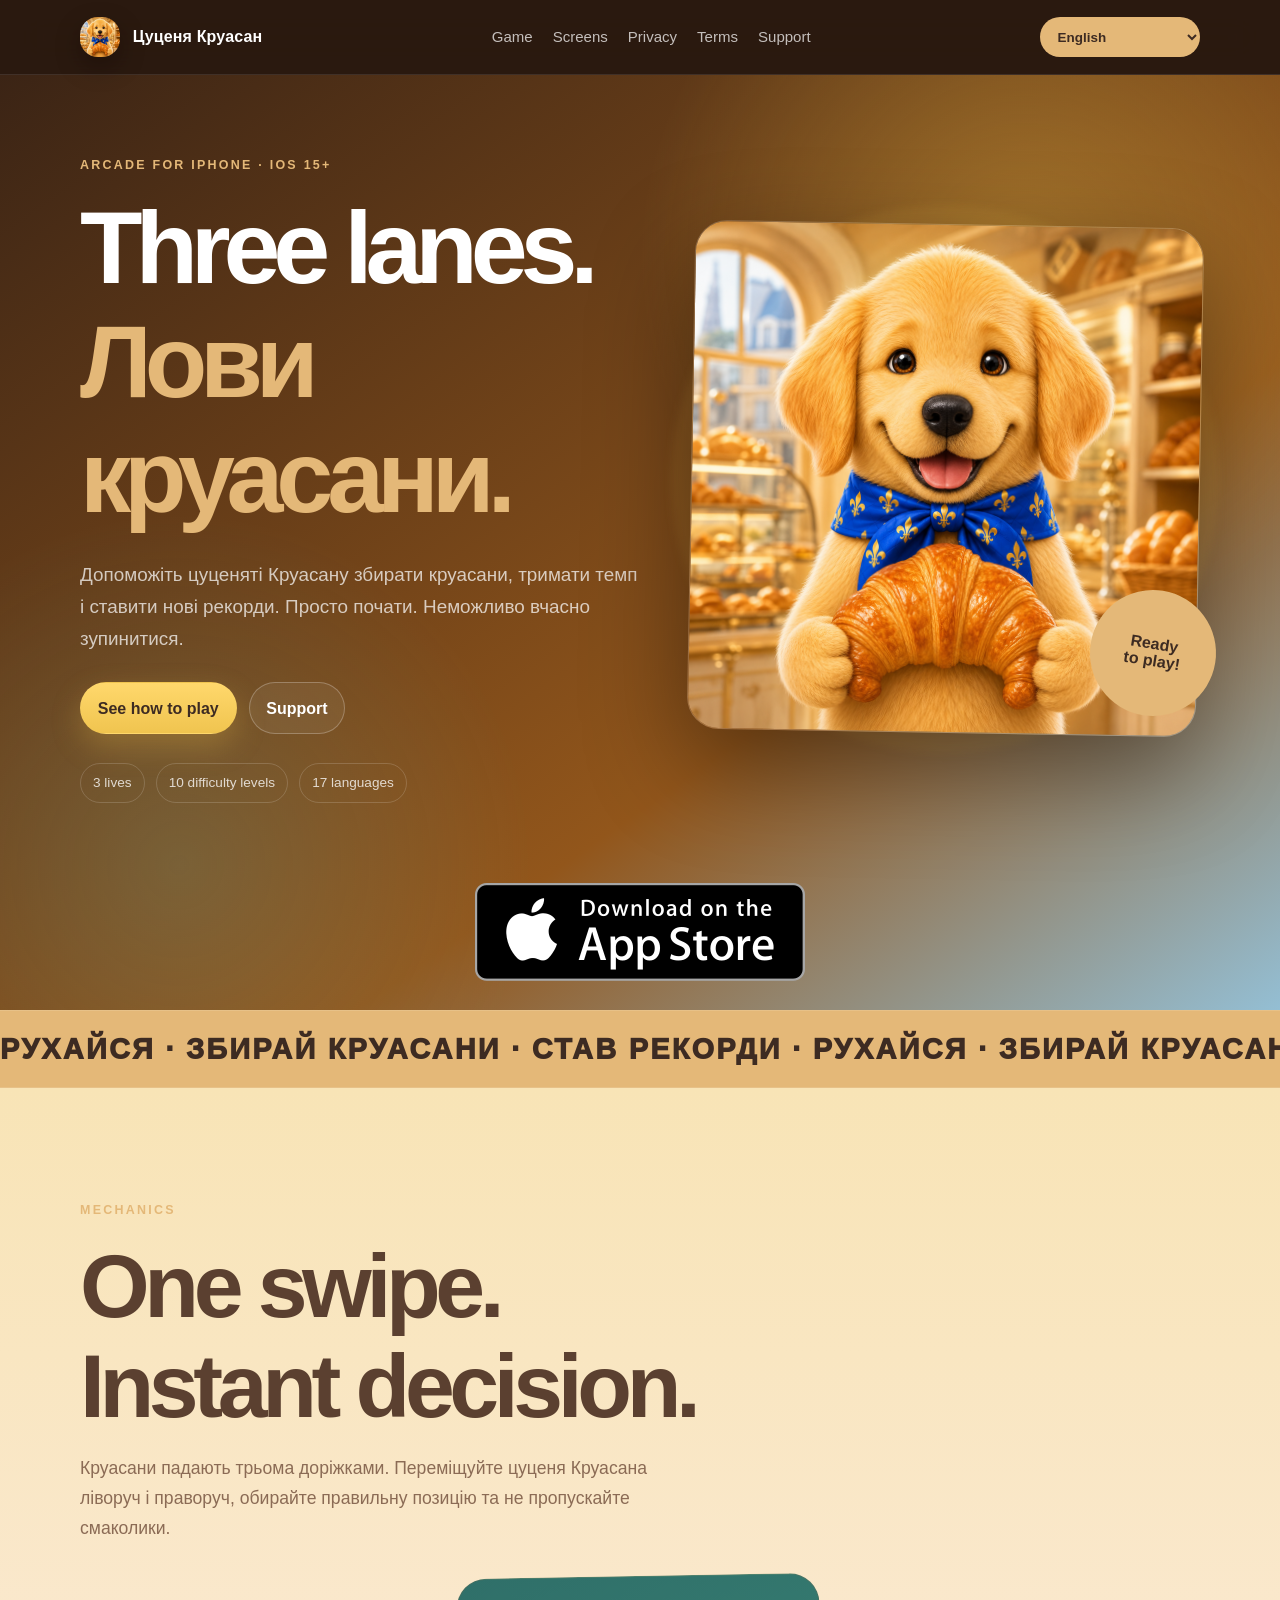
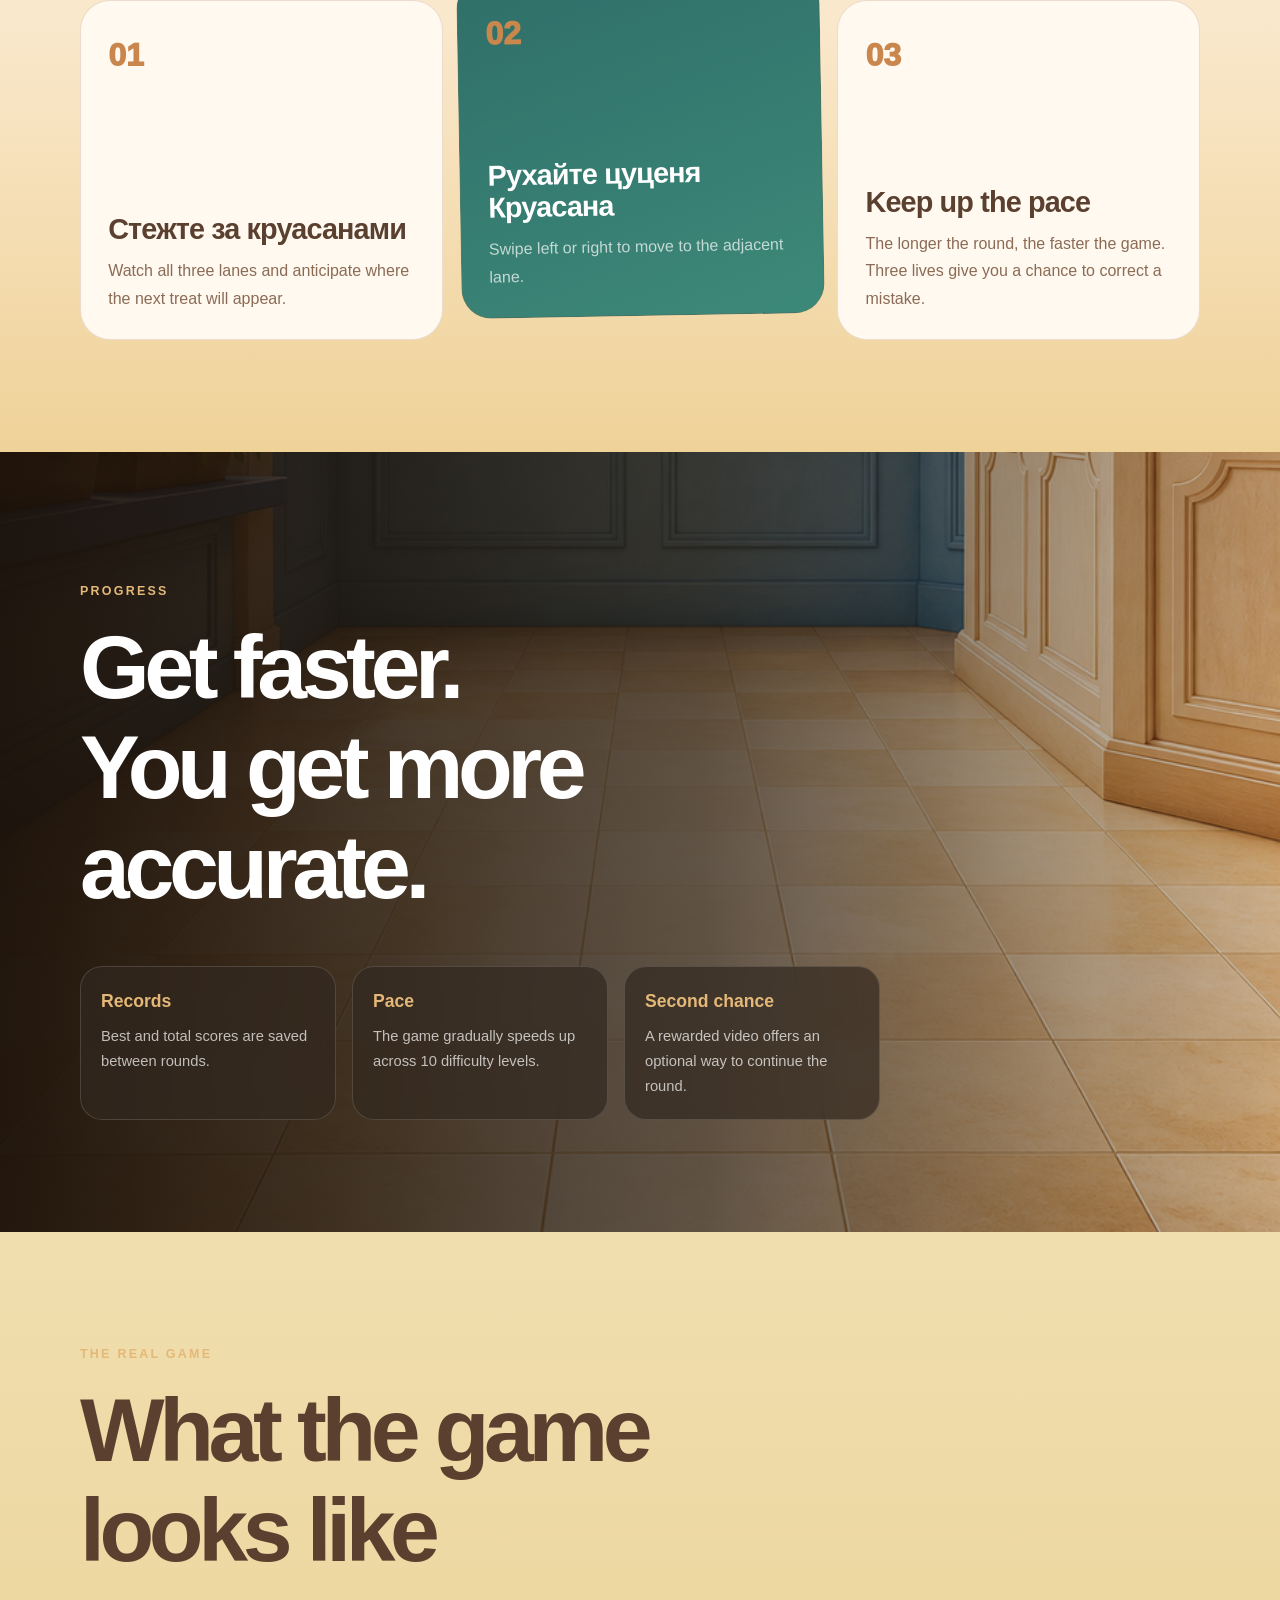
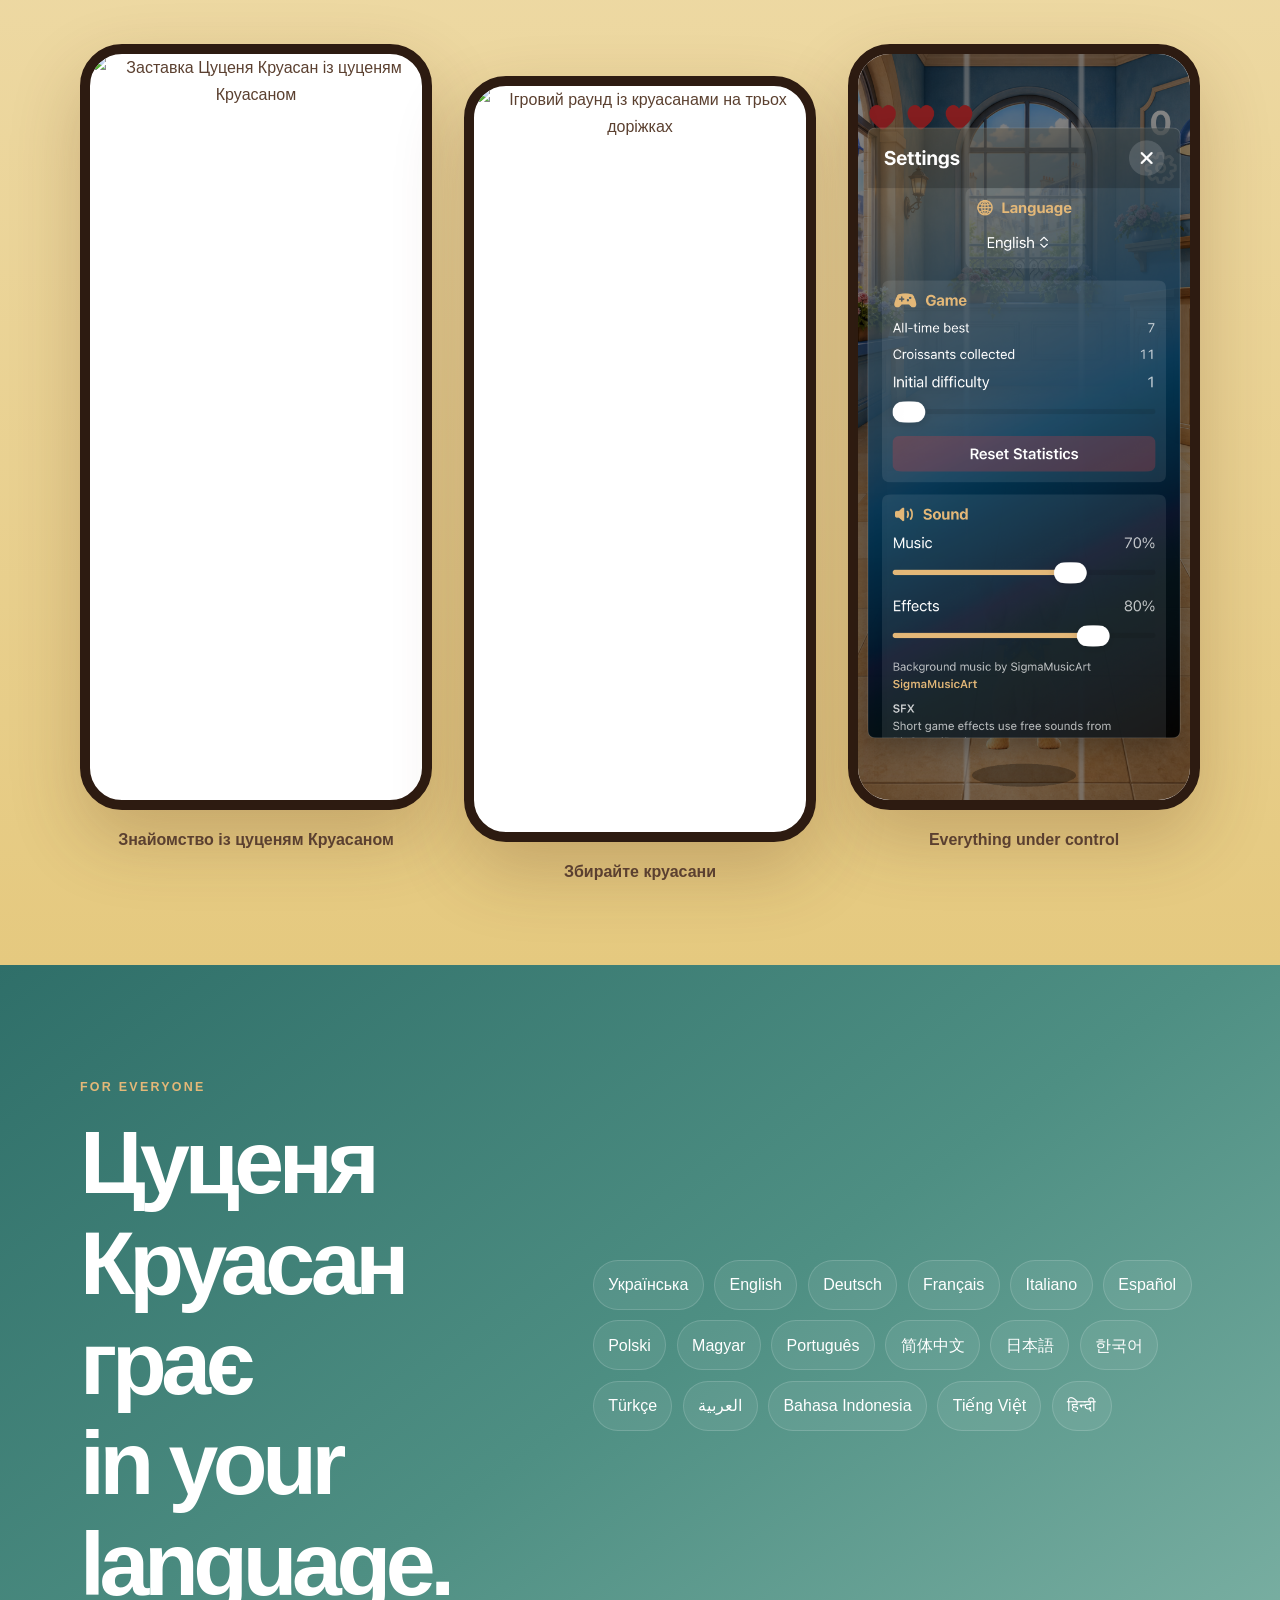
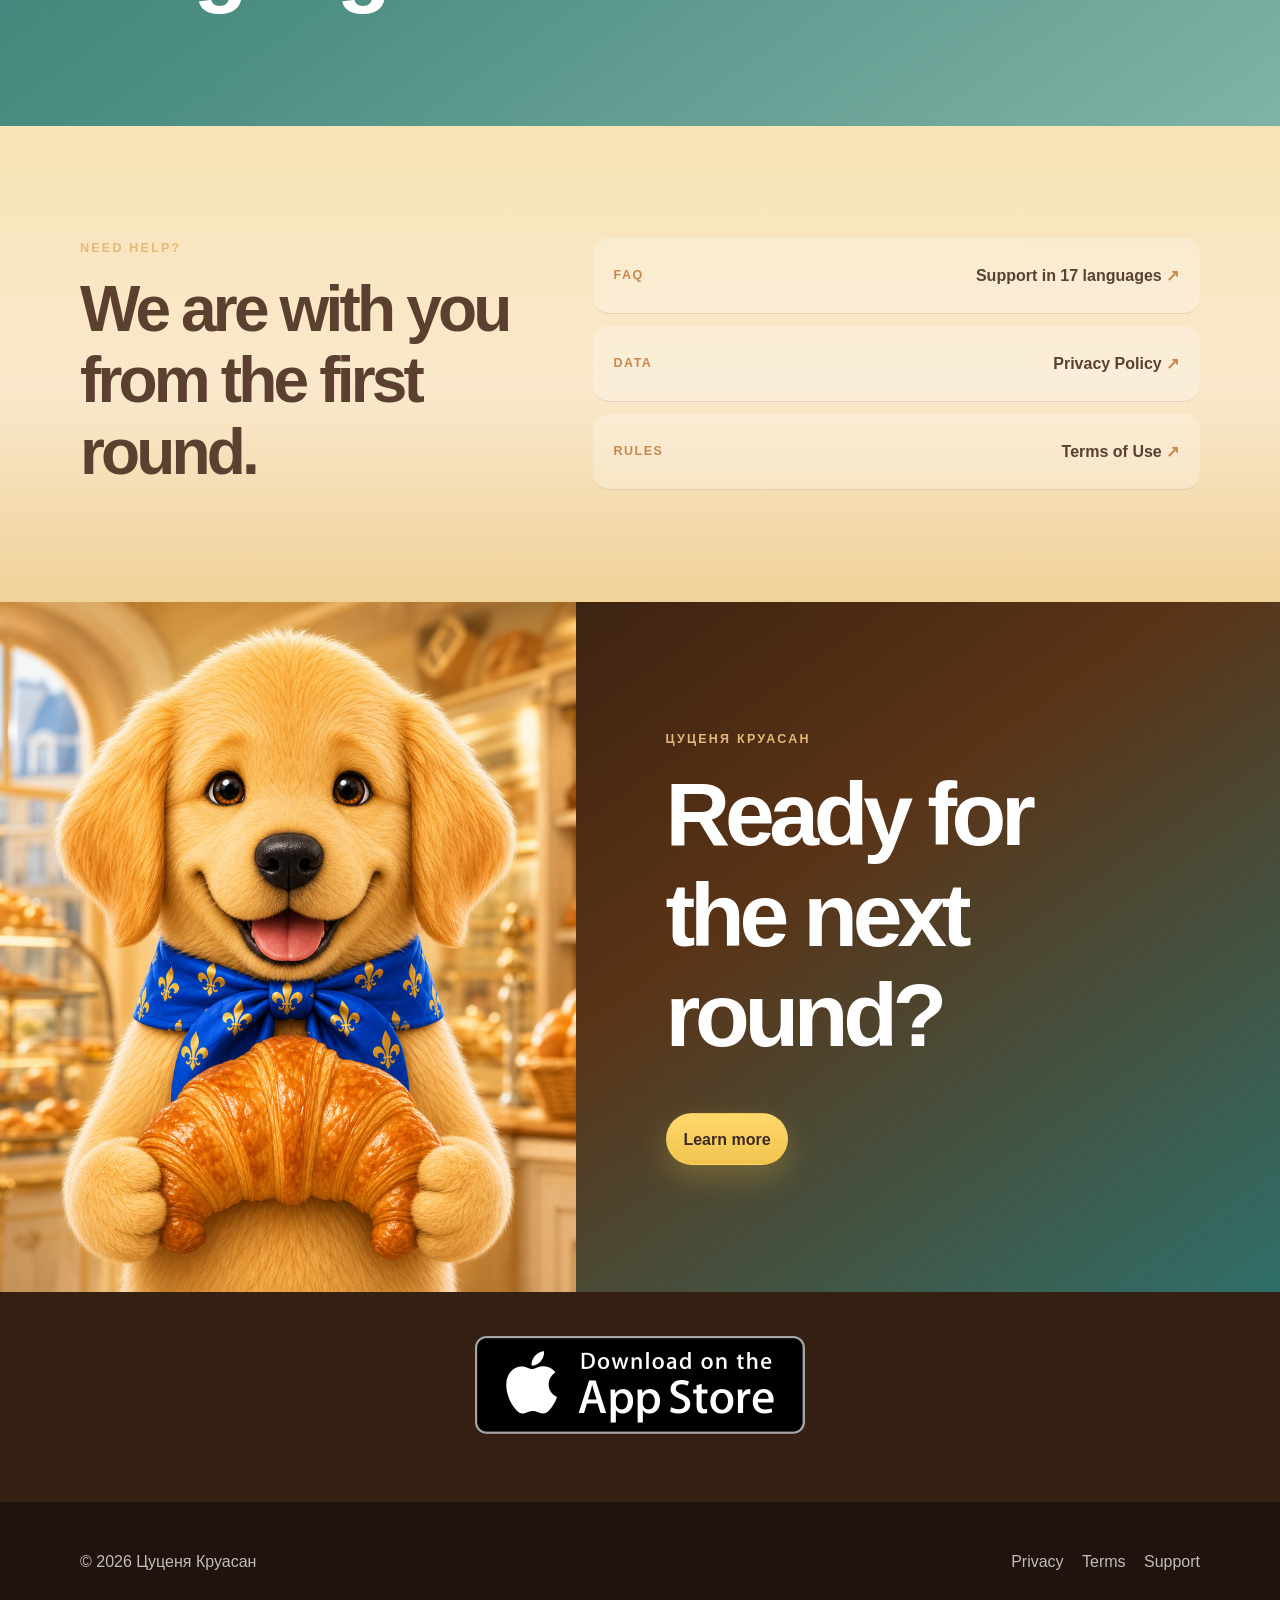
==== index.html @ ea1d2280 "Normalize camelCase Docs and fix localization controls" ====
<!doctype html>
<html lang="uk">
<head>
  <meta charset="utf-8">
  <meta name="viewport" content="width=device-width, initial-scale=1">
  <meta name="theme-color" content="#071621">
  <meta name="description" content="Цуценя Круасан — аркадна гра для iPhone, де цуценя Круасан збирає круасани на трьох доріжках.">
  <meta property="og:title" content="Цуценя Круасан — мобільна аркада">
  <meta property="og:description" content="Три доріжки. Хрумкі круасани. Одне дуже спритне Цуценя Круасан.">
  <meta property="og:image" content="images/cocoCroissantIcon.png">
  <title>Цуценя Круасан — мобільна аркада</title>
  <link rel="icon" type="image/png" href="images/cocoCroissantIcon.png">
  <link rel="apple-touch-icon" href="images/cocoCroissantIcon.png">
  <link rel="stylesheet" href="site.css?v=20260728-1">
</head>
<body class="home">
  <a class="skip-link" href="#main">Перейти до вмісту</a>
  <header class="topbar">
    <div class="shell topbar-inner">
      <a class="brand" href="index.html"><img class="brand-logo" src="images/cocoCroissantIcon.png" alt=""><span>Цуценя Круасан</span></a>
      <nav class="nav" aria-label="Навігація сайту">
        <a class="nav-link" href="#game">Гра</a>
        <a class="nav-link" href="#screens">Екрани</a>
        <a class="nav-link" href="privacy.html">Конфіденційність</a>
        <a class="nav-link" href="terms.html">Умови</a>
        <a class="nav-link" href="support.html">Підтримка</a>
      </nav>
      <div class="language-control site-language-control" data-language-control>
        <label for="language-select">Мова сайту</label>
        <select id="language-select" data-language-select aria-label="Мова сайту"></select>
      </div>
    </div>
  </header>

  <main id="main">
    <section class="game-hero">
      <div class="shell game-hero-grid">
        <div class="hero-copy">
          <p class="game-kicker">Аркада для iPhone · iOS 15+</p>
          <h1>Три доріжки.<br><em>Лови круасани.</em></h1>
          <p class="hero-summary">Допоможіть цуценяті Круасану збирати круасани, тримати темп і ставити нові рекорди. Просто почати. Неможливо вчасно зупинитися.</p>
          <div class="hero-actions">
            <a class="button primary" href="#game">Дивитися, як грати</a>
            <a class="button ghost" href="support.html">Підтримка</a>
          </div>
          <div class="hero-facts"><span>3 життя</span><span>10 рівнів складності</span><span>17 мов</span></div>
        </div>
        <div class="hero-character">
          <div class="sun-disc"></div>
          <img src="images/cocoCroissantIcon.png" alt="Мультяшне цуценя Круасан тримає круасан">
          <span class="hero-sticker">Готовий<br>до гри!</span>
        </div>
      </div>
      <section class="app-store-band app-store-band-top" aria-label="App Store">
        <div class="shell app-store-band-inner">
          <a class="app-store-badge-link" href="https://apps.apple.com/" target="_blank" rel="noreferrer" aria-label="Download on the App Store">
            <img class="app-store-badge" src="images/appStoreBadge.png" alt="Download on the App Store">
          </a>
        </div>
      </section>
      <div class="marquee" aria-hidden="true"><div>РУХАЙСЯ · ЗБИРАЙ КРУАСАНИ · СТАВ РЕКОРДИ · РУХАЙСЯ · ЗБИРАЙ КРУАСАНИ · СТАВ РЕКОРДИ ·</div></div>
    </section>

    <section class="game-section" id="game">
      <div class="shell">
        <div class="section-heading">
          <p class="game-kicker">Механіка</p>
          <h2>Один свайп.<br>Миттєве рішення.</h2>
          <p>Круасани падають трьома доріжками. Переміщуйте цуценя Круасана ліворуч і праворуч, обирайте правильну позицію та не пропускайте смаколики.</p>
        </div>
        <div class="mechanic-grid">
          <article class="mechanic-card"><span>01</span><h3>Стежте за круасанами</h3><p>Тримайте в полі зору всі три доріжки й визначайте, де з’явиться наступний смаколик.</p></article>
          <article class="mechanic-card featured"><span>02</span><h3>Рухайте цуценя Круасана</h3><p>Проведіть пальцем ліворуч або праворуч, щоб перейти на сусідню доріжку.</p></article>
          <article class="mechanic-card"><span>03</span><h3>Тримайте темп</h3><p>Що довше триває раунд, то швидша гра. Три життя дають шанс виправити помилку.</p></article>
        </div>
      </div>
    </section>

    <section class="battle-section">
      <div class="battle-backdrop" role="img" aria-label="Затишна ігрова кімната з ліжком і розкиданими іграшками"></div>
      <div class="shell battle-copy">
        <p class="game-kicker">Прогрес</p>
        <h2>Стає швидше.<br>Ви стаєте точнішими.</h2>
        <div class="battle-points">
          <div><strong>Рекорди</strong><span>Найкращий і загальний рахунок зберігаються між раундами.</span></div>
          <div><strong>Темп</strong><span>Гра поступово прискорюється протягом 10 рівнів складності.</span></div>
          <div><strong>Другий шанс</strong><span>Винагороджуване відео дозволяє добровільно продовжити раунд.</span></div>
        </div>
      </div>
    </section>

    <section class="game-section screens-section" id="screens">
      <div class="shell">
        <div class="section-heading wide">
          <div><p class="game-kicker">Справжня гра</p><h2>Як виглядає гра</h2></div>
          <p>Цуценя Круасан, хрумкі круасани, три доріжки та зручні налаштування — саме так гра виглядає на iPhone.</p>
        </div>
        <div class="phone-gallery" aria-label="Скриншоти Цуценя Круасан">
          <figure class="phone phone-tall"><div class="phone-screen"><img src="images/screenshotSplash.png?v=20260727-4" alt="Заставка Цуценя Круасан із цуценям Круасаном" loading="lazy"></div><figcaption>Знайомство із цуценям Круасаном</figcaption></figure>
          <figure class="phone phone-center"><div class="phone-screen"><img src="images/screenshotGameplay.png?v=20260727-4" alt="Ігровий раунд із круасанами на трьох доріжках" loading="lazy"></div><figcaption>Збирайте круасани</figcaption></figure>
          <figure class="phone phone-tall"><div class="phone-screen"><img src="images/screenshotSettings.png?v=20260727-4" alt="" loading="lazy"></div><figcaption>Усе під контролем</figcaption></figure>
        </div>
      </div>
    </section>

    <section class="languages-band">
      <div class="shell languages-grid">
        <div><p class="game-kicker">Для всіх</p><h2>Цуценя Круасан грає<br>вашою мовою.</h2></div>
        <div class="language-cloud" aria-label="Підтримувані мови">
          <span>Українська</span><span>English</span><span>Deutsch</span><span>Français</span><span>Italiano</span><span>Español</span><span>Polski</span><span>Magyar</span><span>Português</span><span>简体中文</span><span>日本語</span><span>한국어</span><span>Türkçe</span><span>العربية</span><span>Bahasa Indonesia</span><span>Tiếng Việt</span><span>हिन्दी</span>
        </div>
      </div>
    </section>

    <section class="game-section support-strip">
      <div class="shell support-strip-grid">
        <div><p class="game-kicker">Потрібна допомога?</p><h2>Ми поруч із першого раунду.</h2></div>
        <div class="support-links">
          <a href="support.html"><span>FAQ</span><strong>Підтримка 17 мовами</strong></a>
          <a href="privacy.html"><span>Дані</span><strong>Політика конфіденційності</strong></a>
          <a href="terms.html"><span>Правила</span><strong>Умови використання</strong></a>
        </div>
      </div>
    </section>

    <section class="final-game-cta">
      <img src="images/cocoCroissantIcon.png" alt="" aria-hidden="true">
      <div><p class="game-kicker">Цуценя Круасан</p><h2>Готові до<br>наступного раунду?</h2><a class="button primary" href="support.html">Дізнатися більше</a></div>
    </section>

    <section class="app-store-band app-store-band-bottom" aria-label="App Store">
      <div class="shell app-store-band-inner">
        <a class="app-store-badge-link" href="https://apps.apple.com/" target="_blank" rel="noreferrer" aria-label="Download on the App Store">
          <img class="app-store-badge" src="images/appStoreBadge.png" alt="Download on the App Store">
        </a>
      </div>
    </section>
  </main>

  <footer class="footer"><div class="shell footer-inner"><span>© 2026 <span>Цуценя Круасан</span></span><div class="footer-links"><a href="privacy.html">Конфіденційність</a><a href="terms.html">Умови</a><a href="support.html">Підтримка</a></div></div></footer>
  <script src="pageTranslations.js?v=20260728-1" defer></script>
  <script src="siteI18n.js?v=20260728-1" defer></script>
  <script src="arcadeCompliance.js?v=20260728-1" defer></script>
</body>
</html>
---- site.css ----
:root {
  --ink: #3D2B22;
  --navy: #755039;
  --blue: #94CBEA;
  --blue-light: #C4E5F5;
  --paper: #FAE8CC;
  --paper-2: #FFF9F0;
  --text: #5B4030;
  --muted: #8B6B55;
  --line: rgba(156, 105, 65, .2);
  --yellow: #E4B878;
  --orange: #C9874E;
  --teal: #94CBEA;
  --sand: #D5A46A;
  --white: #FFFFFF;
  --shadow: rgba(91, 64, 48, .16);
  --max: 1120px;
  --reading: 790px;
}

* {
  box-sizing: border-box;
}

html {
  scroll-behavior: smooth;
}

body {
  margin: 0;
  color: var(--text);
  background:
    radial-gradient(circle at 14% 14%, rgba(228, 184, 120, .30), transparent 20rem),
    radial-gradient(circle at 86% 20%, rgba(148, 203, 234, .28), transparent 26rem),
    radial-gradient(circle at 50% 92%, rgba(201, 135, 78, .14), transparent 30rem),
    linear-gradient(180deg, #FFFDF7 0%, var(--paper) 54%, #D7ECF7 100%);
  font-family: "Avenir Next", "Trebuchet MS", "Segoe UI", sans-serif;
  line-height: 1.7;
  text-rendering: optimizeLegibility;
  -webkit-font-smoothing: antialiased;
}

a {
  color: inherit;
  text-decoration: none;
}

a:not(.brand):not(.nav-link):not(.button):not(.page-card) {
  text-decoration-color: rgba(116, 77, 37, 0.42);
  text-underline-offset: 0.18em;
}

.shell {
  width: min(var(--max), calc(100% - 32px));
  margin-inline: auto;
}

.skip-link {
  position: fixed;
  top: 12px;
  left: 12px;
  z-index: 100;
  padding: 0.65rem 0.9rem;
  border-radius: 999px;
  color: var(--white);
  background: var(--ink);
  transform: translateY(-180%);
}

.skip-link:focus {
  transform: none;
}

.topbar {
  position: sticky;
  top: 0;
  z-index: 50;
  border-bottom: 1px solid rgba(255, 255, 255, 0.1);
  color: var(--white);
  background: rgba(39, 23, 13, 0.92);
  backdrop-filter: blur(22px) saturate(140%);
}

.topbar-inner {
  min-height: 74px;
  display: flex;
  align-items: center;
  justify-content: space-between;
  gap: 1.5rem;
}

.brand {
  display: inline-flex;
  align-items: center;
  gap: 0.8rem;
  font-weight: 800;
  letter-spacing: 0.01em;
}

.brand-logo {
  width: 2.5rem;
  height: 2.5rem;
  display: block;
  object-fit: cover;
  border-radius: 18px;
  box-shadow: 0 10px 26px rgba(0, 0, 0, 0.28);
}

.nav {
  display: flex;
  align-items: center;
  gap: 1.25rem;
}

.nav-link {
  color: rgba(255, 255, 255, 0.72);
  font-size: 0.94rem;
  transition: color 160ms ease;
}

.nav-link:hover,
.nav-link[aria-current="page"] {
  color: var(--yellow);
}

.nav-link.button {
  padding: 0.62rem 0.92rem;
  color: var(--ink);
  background: var(--yellow);
  border-radius: 999px;
  font-weight: 800;
}

.legal-hero {
  position: relative;
  overflow: hidden;
  color: var(--white);
  background:
    radial-gradient(circle at 82% 15%, rgba(243, 198, 77, 0.3), transparent 20rem),
    radial-gradient(circle at 12% 88%, rgba(103, 184, 172, 0.24), transparent 24rem),
    linear-gradient(145deg, #6d3e1a, #8d5620 58%, var(--blue));
}

.legal-hero::after {
  content: "";
  position: absolute;
  right: 7%;
  bottom: -5.5rem;
  width: 17rem;
  height: 17rem;
  border: 2.8rem dotted rgba(255, 255, 255, 0.08);
  border-radius: 50%;
  transform: rotate(17deg);
}

.legal-hero-inner {
  position: relative;
  z-index: 1;
  min-height: 400px;
  display: grid;
  align-content: center;
  padding-block: 5.5rem;
}

.legal-hero-inner > * {
  min-width: 0;
}

.legal-hero h1 {
  overflow-wrap: normal;
  word-break: normal;
  hyphens: none;
}

.language-control {
  width: 364px;
  max-width: 100%;
  display: grid;
  grid-template-columns: auto minmax(180px, 1fr);
  align-items: center;
  gap: 0.75rem;
  margin-bottom: 1.5rem;
  padding: 0.45rem 0.5rem 0.45rem 0.85rem;
  border: 1px solid rgba(255, 255, 255, 0.18);
  border-radius: 999px;
  color: rgba(255, 255, 255, 0.75);
  background: rgba(255, 255, 255, 0.07);
  font-size: 0.84rem;
  font-weight: 700;
}

.language-control select {
  width: 100%;
  min-width: 0;
  min-height: 38px;
  padding: 0 2.2rem 0 0.85rem;
  border: 0;
  border-radius: 999px;
  color: var(--ink);
  background: var(--yellow);
  font: inherit;
  font-weight: 800;
  cursor: pointer;
}

[dir="rtl"] .language-control select {
  padding: 0 0.85rem 0 2.2rem;
}

.topbar .language-control {
  flex: 0 0 auto;
  width: auto;
  max-width: none;
  grid-template-columns: 1fr;
  gap: 0;
  margin: 0;
  padding: 0;
  border: 0;
  background: transparent;
}

.topbar .language-control label {
  position: absolute;
  width: 1px;
  height: 1px;
  overflow: hidden;
  clip: rect(0 0 0 0);
  white-space: nowrap;
}

.topbar .language-control select {
  width: 160px;
  min-height: 40px;
  max-width: 180px;
}

.kicker {
  margin: 0 0 0.8rem;
  color: var(--yellow);
  font-size: 0.78rem;
  font-weight: 800;
  letter-spacing: 0.16em;
  text-transform: uppercase;
}

h1,
h2,
h3 {
  line-height: 1.12;
  letter-spacing: -0.03em;
}

h1 {
  max-width: 820px;
  margin: 0;
  font-size: clamp(2.9rem, 7vw, 6.4rem);
}

.legal-hero .lead {
  max-width: 700px;
  margin: 1.25rem 0 0;
  color: rgba(255, 255, 255, 0.74);
  font-size: clamp(1.05rem, 2vw, 1.3rem);
}

.hero-actions {
  display: flex;
  flex-wrap: wrap;
  gap: 0.75rem;
  margin-top: 1.7rem;
}

.button {
  display: inline-flex;
  align-items: center;
  justify-content: center;
  min-height: 48px;
  padding: 0.72rem 1.05rem;
  border: 1px solid transparent;
  border-radius: 999px;
  font-weight: 800;
}

.button.primary {
  color: var(--ink);
  background: linear-gradient(180deg, #ffd86c, #f0c44f);
  box-shadow: 0 12px 30px rgba(243, 198, 77, 0.26);
}

.button.ghost {
  color: var(--white);
  border-color: rgba(255, 255, 255, 0.25);
  background: rgba(255, 255, 255, 0.06);
}

.app-store-band {
  width: 100%;
}

.app-store-band-top {
  padding: 2rem 0 1.85rem;
}

.app-store-band-bottom {
  padding: 2.75rem 0 4.25rem;
}

.app-store-band-inner {
  display: flex;
  justify-content: center;
}

.app-store-badge-link {
  display: inline-block;
}

.app-store-badge {
  display: block;
  width: min(330px, 82vw);
  height: auto;
}

.content-wrap {
  display: grid;
  grid-template-columns: minmax(0, var(--reading)) 220px;
  gap: 4rem;
  align-items: start;
  padding-block: 5rem;
}

.document h2,
.support-section h2 {
  margin: 3.4rem 0 1rem;
  font-size: clamp(1.75rem, 4vw, 2.55rem);
}

.document h2:first-child {
  margin-top: 0;
}

.document h3 {
  margin: 2.2rem 0 0.7rem;
  font-size: 1.2rem;
}

.document p,
.document li {
  color: #675b50;
}

.document a,
.faq a {
  text-decoration: underline;
  text-decoration-thickness: 1px;
}

.document ul {
  padding-left: 1.25rem;
}

.document li + li {
  margin-top: 0.5rem;
}

.summary {
  padding: 1.4rem;
  border: 1px solid rgba(198, 113, 73, 0.26);
  border-radius: 22px;
  background: rgba(243, 198, 77, 0.18);
}

.summary strong {
  display: block;
  margin-bottom: 0.35rem;
  color: var(--text);
}

.toc {
  position: sticky;
  top: 104px;
  padding: 1.25rem;
  border: 1px solid var(--line);
  border-radius: 20px;
  background: rgba(255, 249, 229, 0.9);
}

.toc strong {
  display: block;
  margin-bottom: 0.65rem;
}

.toc a {
  display: block;
  padding: 0.32rem 0;
  color: var(--muted);
  font-size: 0.9rem;
}

.toc a:hover {
  color: var(--text);
}

.support-main {
  padding-block: 5rem;
}

.support-intro {
  display: grid;
  grid-template-columns: repeat(3, 1fr);
  gap: 1rem;
}

.stat-card {
  min-height: 232px;
  padding: 1.4rem;
  border: 1px solid var(--line);
  border-radius: 24px;
  background: rgba(255, 255, 255, 0.58);
}

.stat-card span {
  display: block;
  margin-bottom: 1rem;
  color: var(--orange);
  font-size: 1.75rem;
  font-weight: 900;
}

.stat-card strong {
  display: block;
  font-size: 1.1rem;
}

.stat-card p {
  margin: 0.35rem 0 0;
  color: var(--muted);
}

.support-section {
  max-width: 900px;
  margin-inline: auto;
}

.faq {
  display: grid;
  gap: 0.7rem;
}

.faq details {
  border: 1px solid var(--line);
  border-radius: 18px;
  background: rgba(255, 255, 255, 0.56);
  overflow: hidden;
}

.faq details[open] {
  background: var(--white);
  box-shadow: 0 14px 36px rgba(95, 50, 13, 0.09);
}

.faq summary {
  position: relative;
  padding: 1.05rem 3.2rem 1.05rem 1.15rem;
  cursor: pointer;
  list-style: none;
  font-weight: 800;
}

.faq summary::-webkit-details-marker {
  display: none;
}

.faq summary::after {
  content: "+";
  position: absolute;
  top: 50%;
  right: 1.15rem;
  width: 1.65rem;
  height: 1.65rem;
  display: grid;
  place-items: center;
  border-radius: 50%;
  color: var(--ink);
  background: var(--yellow);
  transform: translateY(-50%);
}

.faq details[open] summary::after {
  content: "−";
}

.faq-answer {
  padding: 0 1.15rem 1.15rem;
  color: #675b50;
}

.faq-answer p {
  margin: 0;
}

.link-grid {
  display: grid;
  grid-template-columns: repeat(2, 1fr);
  gap: 1rem;
  margin-top: 4rem;
}

.page-card {
  position: relative;
  min-height: 170px;
  padding: 1.35rem;
  border-radius: 24px;
  color: var(--white);
  background: linear-gradient(145deg, #6c3c19, #2f6f69);
  box-shadow: var(--shadow);
}

.page-card span {
  color: var(--yellow);
  font-size: 0.78rem;
  font-weight: 800;
  letter-spacing: 0.12em;
  text-transform: uppercase;
}

.page-card strong {
  display: block;
  margin-top: 1.7rem;
  font-size: 1.35rem;
}

.page-card::after {
  content: "↗";
  position: absolute;
  right: 1.25rem;
  bottom: 1.15rem;
  color: var(--teal);
  font-size: 1.5rem;
}

.updated {
  margin-top: 3rem;
  color: var(--muted);
  font-size: 0.9rem;
}

.footer {
  color: rgba(255, 255, 255, 0.72);
  background: #20120c;
}

.footer-inner {
  min-height: 120px;
  display: flex;
  align-items: center;
  justify-content: space-between;
  gap: 1.5rem;
}

.footer-links {
  display: flex;
  flex-wrap: wrap;
  justify-content: flex-end;
  gap: 1.15rem;
}

.footer a:hover {
  color: var(--yellow);
}

@media (max-width: 920px) {
  .topbar-inner {
    position: relative;
    min-height: 0;
    display: grid;
    grid-template-columns: minmax(0, 1fr) auto;
    align-items: center;
    gap: 0.65rem 0.85rem;
    padding-block: 0.75rem 0.6rem;
  }

  .topbar .language-control {
    grid-column: 2;
    grid-row: 1;
    width: auto;
  }

  .topbar .language-control select {
    width: 138px;
    max-width: 34vw;
  }

  .nav {
    grid-column: 1 / -1;
    grid-row: 2;
    width: 100%;
    gap: 0.85rem;
    overflow-x: auto;
    padding-bottom: 0.15rem;
  }

  .nav-link {
    white-space: nowrap;
  }

  .nav-link.button {
    display: none;
  }
}

@media (max-width: 820px) {
  .legal-hero-inner {
    min-height: 350px;
    padding-block: 4rem;
  }

  .content-wrap {
    grid-template-columns: 1fr;
    gap: 2rem;
  }

  .toc {
    position: static;
    grid-row: 1;
  }

  .support-intro {
    grid-template-columns: 1fr;
  }
}

@media (max-width: 600px) {
  h1 {
    font-size: 3rem;
  }

  .link-grid {
    grid-template-columns: 1fr;
  }

  .footer-inner {
    align-items: flex-start;
    flex-direction: column;
    padding-block: 2rem;
  }

  .footer-links {
    justify-content: flex-start;
  }
}

@media (prefers-reduced-motion: reduce) {
  html {
    scroll-behavior: auto;
  }
}

/* Home page */
.home {
  color: var(--white);
  background:
    radial-gradient(circle at 16% 10%, rgba(243, 198, 77, 0.18), transparent 18rem),
    linear-gradient(180deg, #23160e 0%, #352113 100%);
}

.home .topbar {
  background: rgba(44, 26, 16, 0.9);
}

.game-hero {
  overflow: hidden;
  background:
    radial-gradient(circle at 80% 18%, rgba(243, 198, 77, 0.34), transparent 24rem),
    radial-gradient(circle at 14% 78%, rgba(103, 184, 172, 0.2), transparent 22rem),
    linear-gradient(145deg, #3b2415, #92561b 62%, var(--blue));
}

.game-hero-grid {
  min-height: 720px;
  display: grid;
  grid-template-columns: 1.05fr 0.95fr;
  align-items: center;
  gap: 3rem;
  padding-block: 5rem 3rem;
}

.game-kicker {
  margin: 0 0 0.9rem;
  color: var(--yellow);
  font-size: 0.78rem;
  font-weight: 900;
  letter-spacing: 0.18em;
  text-transform: uppercase;
}

.hero-copy h1 {
  margin: 0;
  font-size: clamp(4rem, 8vw, 7.5rem);
  letter-spacing: -0.07em;
}

.hero-copy h1 em {
  color: var(--yellow);
  font-style: normal;
}

.hero-summary {
  max-width: 650px;
  margin: 1.5rem 0 0;
  color: rgba(255, 255, 255, 0.72);
  font-size: 1.18rem;
}

.hero-facts {
  display: flex;
  flex-wrap: wrap;
  gap: 0.7rem;
  margin-top: 1.8rem;
}

.hero-facts span {
  padding: 0.45rem 0.75rem;
  border: 1px solid rgba(255, 255, 255, 0.16);
  border-radius: 999px;
  color: rgba(255, 255, 255, 0.78);
  font-size: 0.85rem;
}

.hero-character {
  position: relative;
  min-height: 570px;
  display: grid;
  place-items: center;
}

.hero-character img {
  position: relative;
  z-index: 2;
  width: min(100%, 560px);
  border-radius: 32px;
  border: 1px solid rgba(255, 255, 255, 0.18);
  box-shadow: 0 36px 100px rgba(0, 0, 0, 0.42);
  transform: rotate(1deg);
}

.sun-disc {
  position: absolute;
  width: 480px;
  height: 480px;
  border-radius: 50%;
  background: radial-gradient(circle, rgba(255, 246, 214, 0.96) 0%, rgba(243, 198, 77, 0.92) 44%, rgba(243, 198, 77, 0.18) 72%, transparent 74%);
  filter: blur(4px);
  box-shadow: 0 0 0 34px rgba(243, 198, 77, 0.1);
}

.hero-sticker {
  position: absolute;
  z-index: 3;
  right: -1rem;
  bottom: 3rem;
  width: 126px;
  height: 126px;
  display: grid;
  place-items: center;
  border-radius: 50%;
  color: var(--ink);
  background: var(--yellow);
  font-weight: 900;
  line-height: 1.05;
  text-align: center;
  transform: rotate(9deg);
}

.marquee {
  overflow: hidden;
  border-block: 1px solid rgba(255, 255, 255, 0.12);
  color: var(--ink);
  background: var(--yellow);
  font-size: clamp(1rem, 2.5vw, 1.8rem);
  font-weight: 950;
  letter-spacing: 0.08em;
  white-space: nowrap;
}

.marquee div {
  width: max-content;
  padding-block: 0.85rem;
  animation: ticker 22s linear infinite;
}

@keyframes ticker {
  to { transform: translateX(-50%); }
}

.game-section {
  padding-block: 7rem;
  color: var(--text);
  background: linear-gradient(180deg, #f8e4b6, var(--paper) 55%, #efd298);
}

.section-heading {
  max-width: 760px;
}

.section-heading h2,
.battle-copy h2,
.languages-grid h2,
.support-strip h2,
.final-game-cta h2 {
  margin: 0;
  font-size: clamp(3rem, 7vw, 6.4rem);
  letter-spacing: -0.06em;
}

.section-heading > p:last-child {
  max-width: 620px;
  color: var(--muted);
  font-size: 1.1rem;
}

.section-heading.wide {
  max-width: none;
  display: grid;
  grid-template-columns: 1.25fr 0.75fr;
  align-items: end;
  gap: 3rem;
}

.mechanic-grid {
  display: grid;
  grid-template-columns: repeat(3, 1fr);
  gap: 1rem;
  margin-top: 3.5rem;
}

.mechanic-card {
  min-height: 340px;
  display: flex;
  flex-direction: column;
  padding: 1.7rem;
  border: 1px solid var(--line);
  border-radius: 30px;
  background: var(--paper-2);
}

.mechanic-card.featured {
  color: var(--white);
  background: linear-gradient(160deg, #2f6f69, #3d8979);
  transform: translateY(-1.5rem) rotate(-1deg);
}

.mechanic-card > span {
  color: var(--orange);
  font-size: 2rem;
  font-weight: 950;
}

.mechanic-card h3 {
  margin: auto 0 0.75rem;
  font-size: 1.8rem;
}

.mechanic-card p {
  margin: 0;
  color: var(--muted);
}

.mechanic-card.featured p {
  color: rgba(255, 255, 255, 0.7);
}

.battle-section {
  position: relative;
  min-height: 780px;
  display: grid;
  align-items: end;
  overflow: hidden;
  background: var(--ink);
}

.battle-backdrop {
  position: absolute;
  inset: 0;
  background:
    linear-gradient(90deg, rgba(28, 18, 10, 0.96), rgba(40, 28, 14, 0.72) 55%, rgba(40, 28, 14, 0.18)),
    url("images/background.png") center 56% / cover;
}

.battle-copy {
  position: relative;
  z-index: 2;
  padding-block: 7rem;
}

.battle-copy h2 {
  max-width: 850px;
}

.battle-points {
  max-width: 800px;
  display: grid;
  grid-template-columns: repeat(3, 1fr);
  gap: 1rem;
  margin-top: 3rem;
}

.battle-points div {
  padding: 1.25rem;
  border: 1px solid rgba(255, 255, 255, 0.14);
  border-radius: 22px;
  background: rgba(51, 41, 32, 0.7);
  backdrop-filter: blur(12px);
}

.battle-points strong,
.battle-points span {
  display: block;
}

.battle-points strong {
  color: var(--yellow);
  font-size: 1.1rem;
}

.battle-points span {
  margin-top: 0.45rem;
  color: rgba(255, 255, 255, 0.7);
  font-size: 0.92rem;
}

.screens-section {
  overflow: hidden;
  background: linear-gradient(180deg, #f0deaf 0%, #e5c97f 100%);
}

.phone-gallery {
  display: grid;
  grid-template-columns: repeat(3, 1fr);
  align-items: center;
  gap: 2rem;
  margin-top: 4rem;
}

.phone {
  margin: 0;
  text-align: center;
}

.phone-screen {
  aspect-ratio: 1206 / 2622;
  overflow: hidden;
  border: 10px solid #2d1b11;
  border-radius: 42px;
  background: #fff;
  box-shadow: 0 30px 70px rgba(91, 51, 20, 0.24);
}

.phone-screen img {
  width: 100%;
  height: 100%;
  object-fit: cover;
}

.phone-screen.crop-top img {
  height: 116%;
  object-position: center bottom;
}

.phone-center {
  transform: translateY(2rem);
}

.phone figcaption {
  margin-top: 1rem;
  font-weight: 900;
}

.languages-band {
  padding-block: 7rem;
  background: linear-gradient(145deg, #2f6f69, #4e8f83 52%, #7fb3a6);
}

.languages-grid {
  display: grid;
  grid-template-columns: 0.85fr 1.15fr;
  gap: 4rem;
  align-items: center;
}

.language-cloud {
  display: flex;
  flex-wrap: wrap;
  gap: 0.65rem;
}

.language-cloud span {
  padding: 0.65rem 0.9rem;
  border: 1px solid rgba(255, 255, 255, 0.15);
  border-radius: 999px;
  background: rgba(255, 255, 255, 0.07);
}

.support-strip-grid {
  display: grid;
  grid-template-columns: 0.85fr 1.15fr;
  gap: 4rem;
}

.support-strip h2 {
  font-size: clamp(2.6rem, 5vw, 4.8rem);
}

.support-links {
  display: grid;
  gap: 0.75rem;
}

.support-links a {
  min-height: 76px;
  display: flex;
  align-items: center;
  justify-content: space-between;
  gap: 1rem;
  padding: 1.15rem 1.3rem;
  border-bottom: 1px solid rgba(132, 82, 28, 0.18);
  background: rgba(255, 255, 255, 0.25);
  border-radius: 16px;
}

.support-links span {
  color: var(--orange);
  font-size: 0.78rem;
  font-weight: 900;
  letter-spacing: 0.12em;
  text-transform: uppercase;
}

.support-links strong::after {
  content: " ↗";
  color: var(--orange);
}

.final-game-cta {
  min-height: 690px;
  display: grid;
  grid-template-columns: 0.9fr 1.1fr;
  align-items: center;
  overflow: hidden;
  color: var(--white);
  background: linear-gradient(145deg, #21140d, #5a3316 52%, #2f6f69);
}

.final-game-cta > img {
  width: 100%;
  height: 690px;
  object-fit: cover;
  object-position: center 30%;
}

.final-game-cta > div {
  padding: 4rem 7vw;
}

.final-game-cta .button {
  margin-top: 3rem;
}

@media (max-width: 900px) {
  .game-hero-grid,
  .section-heading.wide,
  .languages-grid,
  .support-strip-grid {
    grid-template-columns: 1fr;
  }

  .game-hero-grid {
    padding-top: 4rem;
  }

  .mechanic-grid,
  .battle-points {
    grid-template-columns: 1fr;
  }

  .mechanic-card.featured {
    transform: none;
  }

  .phone-gallery {
    display: flex;
    width: auto;
    margin-inline: calc(50% - 50vw);
    padding: 1rem 5vw 4rem;
    overflow-x: auto;
    scroll-padding-inline: 5vw;
    scroll-snap-type: x mandatory;
    scrollbar-width: thin;
  }

  .phone {
    min-width: 260px;
    scroll-snap-align: center;
  }

  .phone-center {
    transform: none;
  }

  .final-game-cta {
    grid-template-columns: 1fr;
  }

  .final-game-cta > img {
    height: 480px;
  }
}

@media (max-width: 600px) {
  .support-links a {
    min-height: 94px;
  }

  .game-hero-grid {
    min-height: 0;
  }

  .hero-character {
    min-height: 420px;
  }

  .sun-disc {
    width: 330px;
    height: 330px;
  }

  .hero-sticker {
    right: 0;
    width: 100px;
    height: 100px;
  }

  .game-section,
  .languages-band {
    padding-block: 5rem;
  }

  .phone-gallery {
    gap: 1rem;
  }

  .phone {
    min-width: min(78vw, 300px);
  }

  .phone-screen {
    border-width: 6px;
    border-radius: 28px;
  }
}

@media (max-width: 360px) {
  .brand > span:last-child {
    display: none;
  }

  .topbar .language-control select {
    width: 128px;
    max-width: 42vw;
  }
}
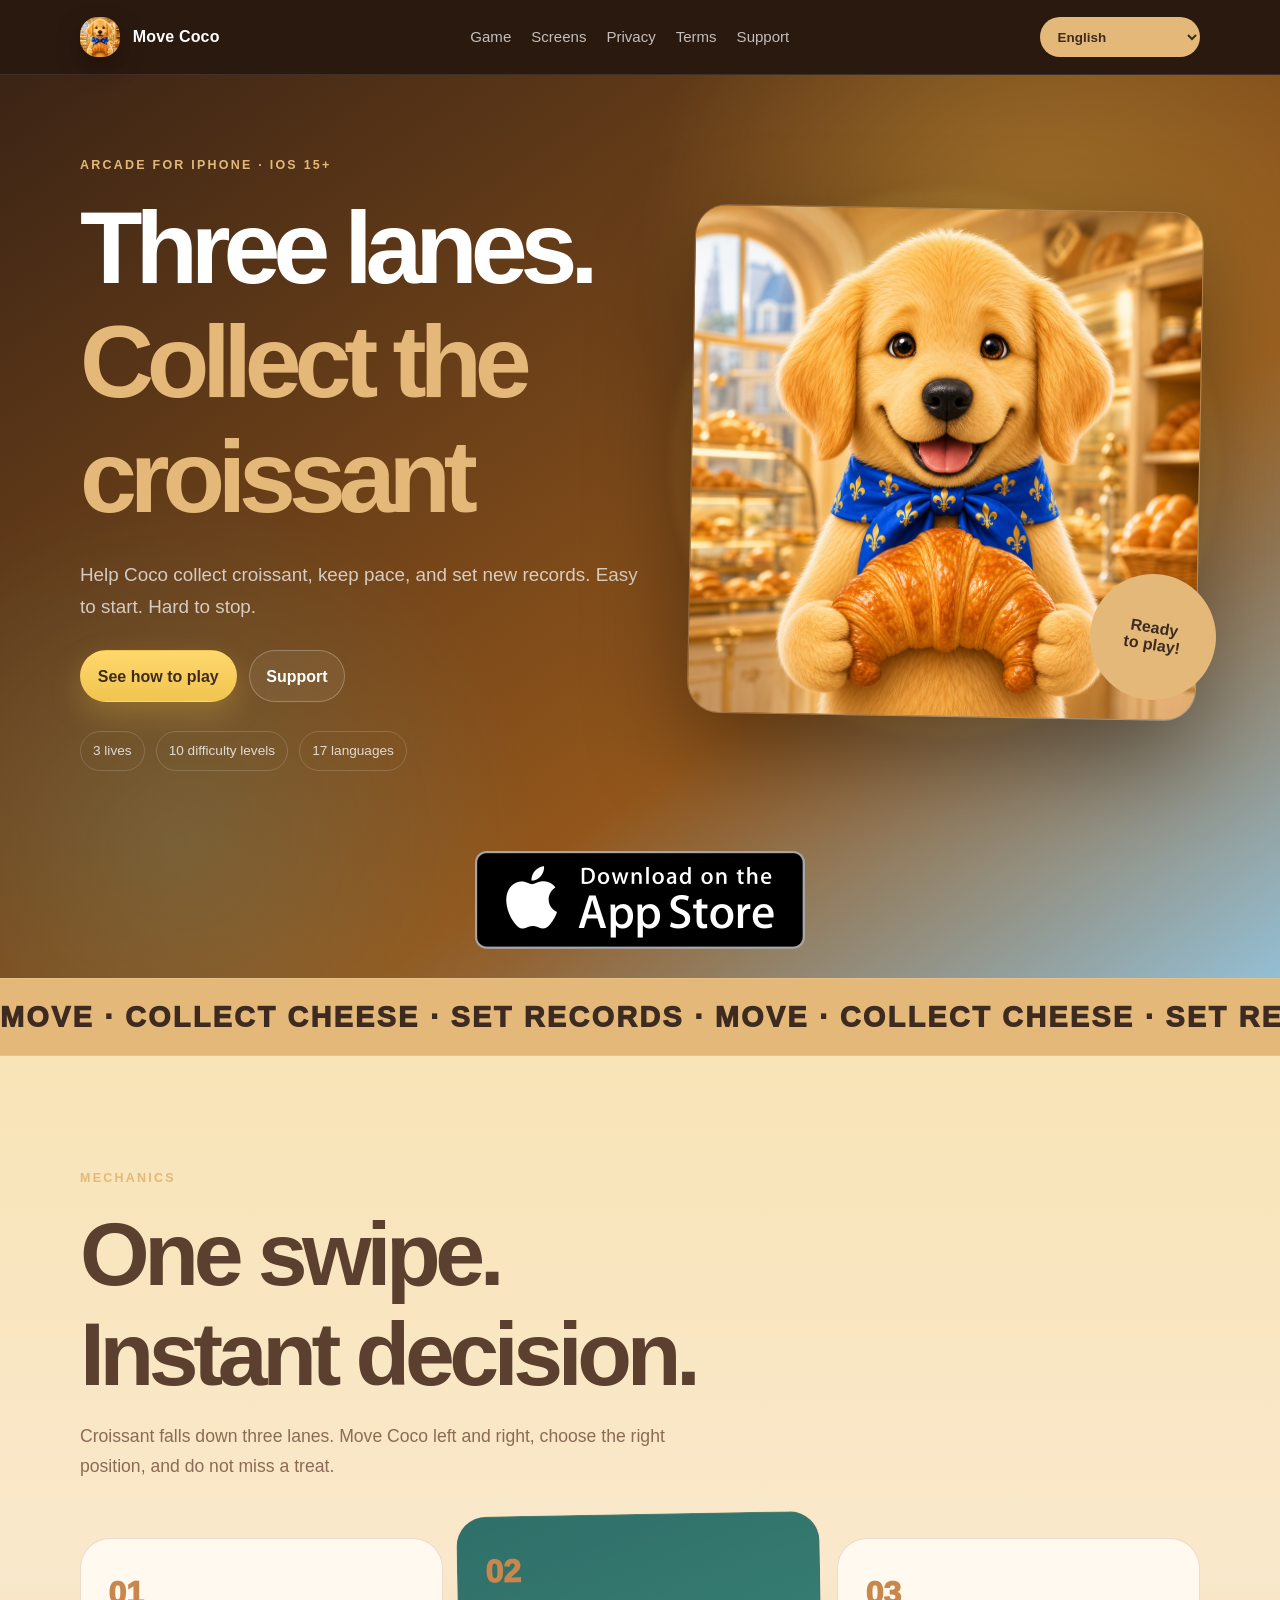
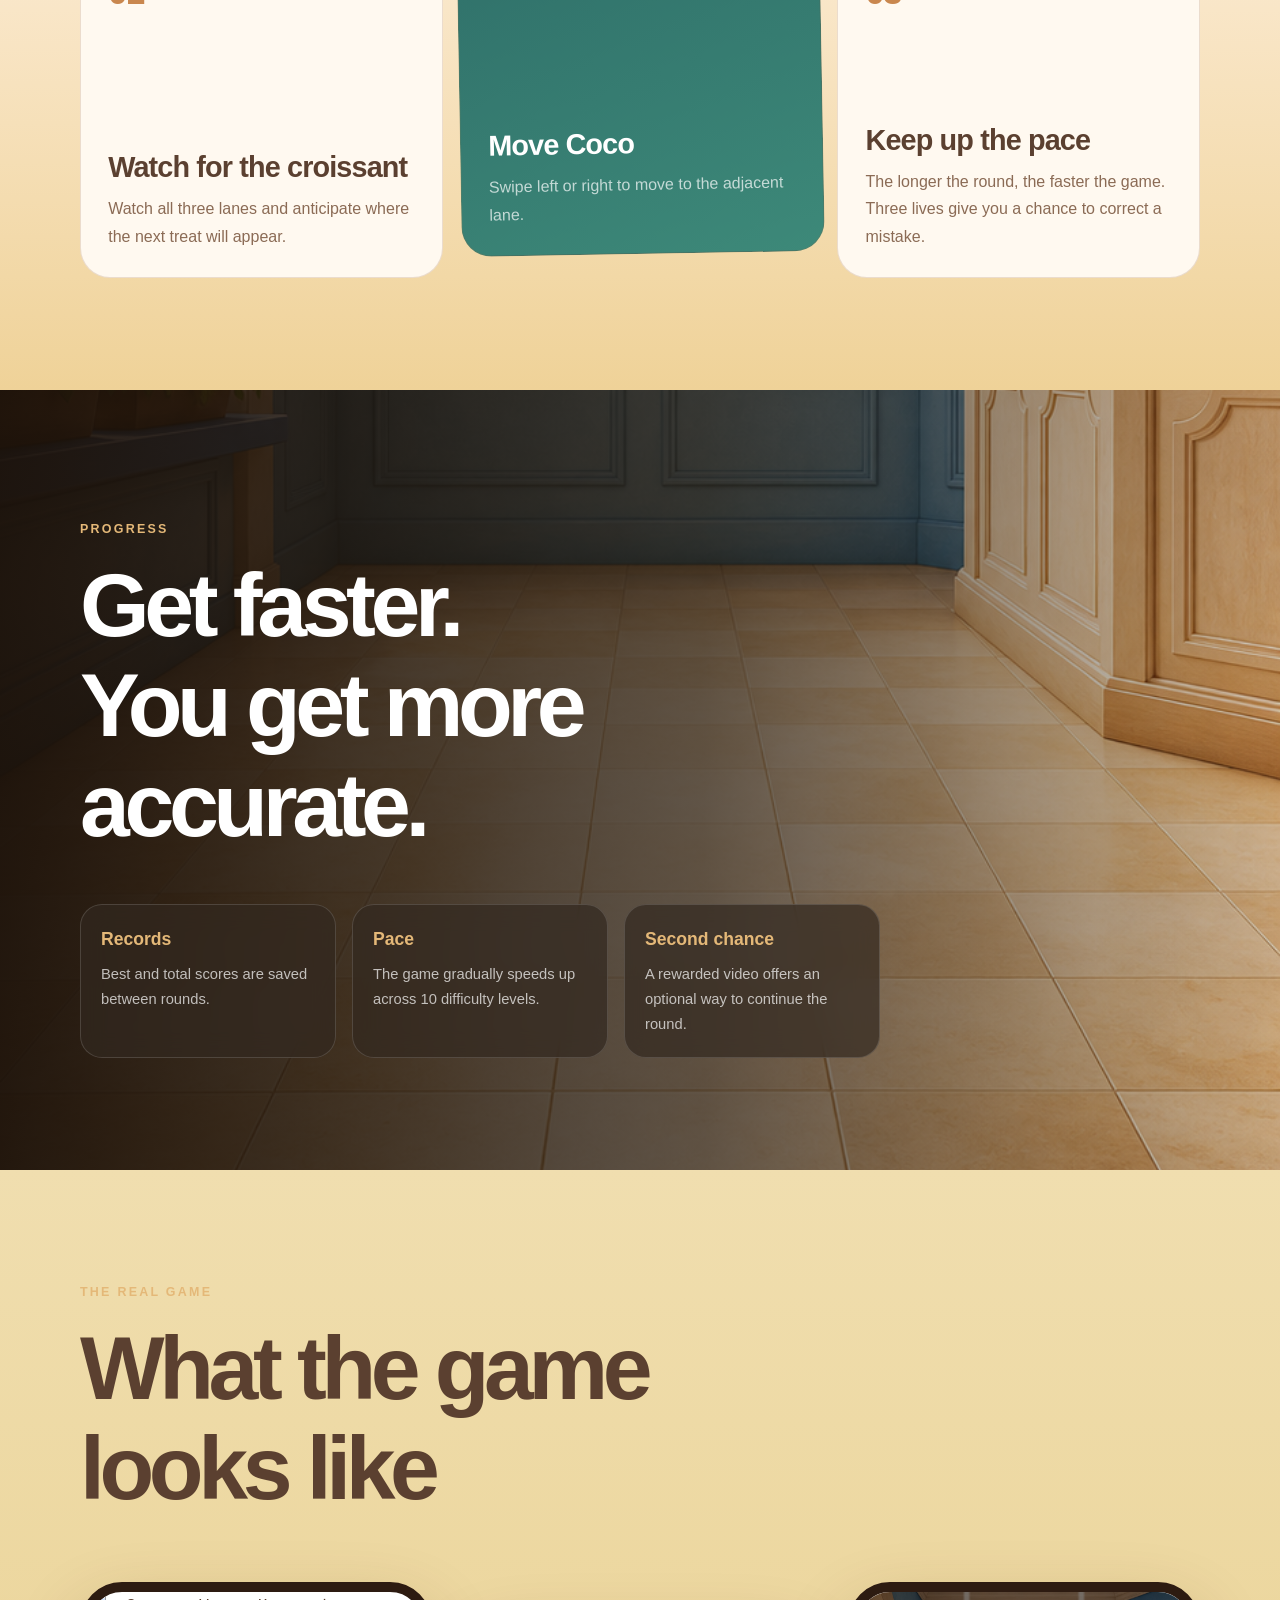
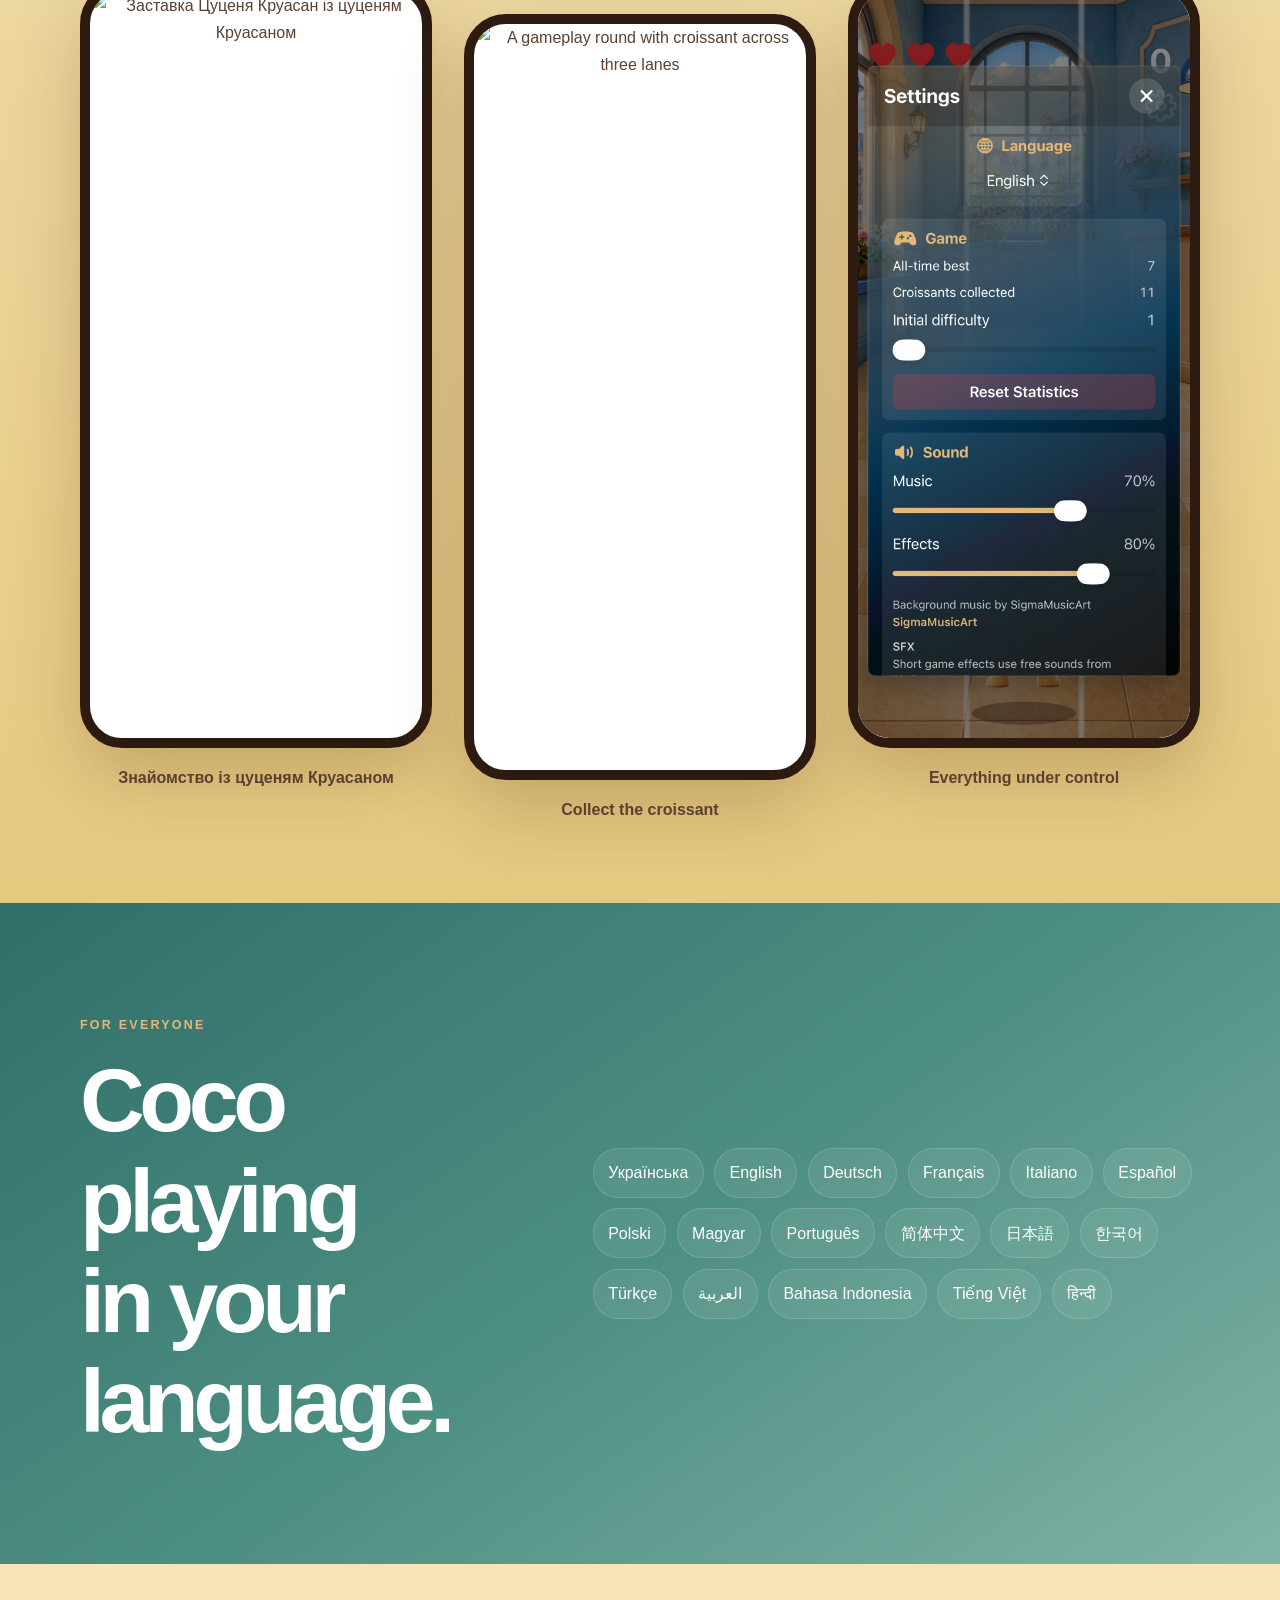
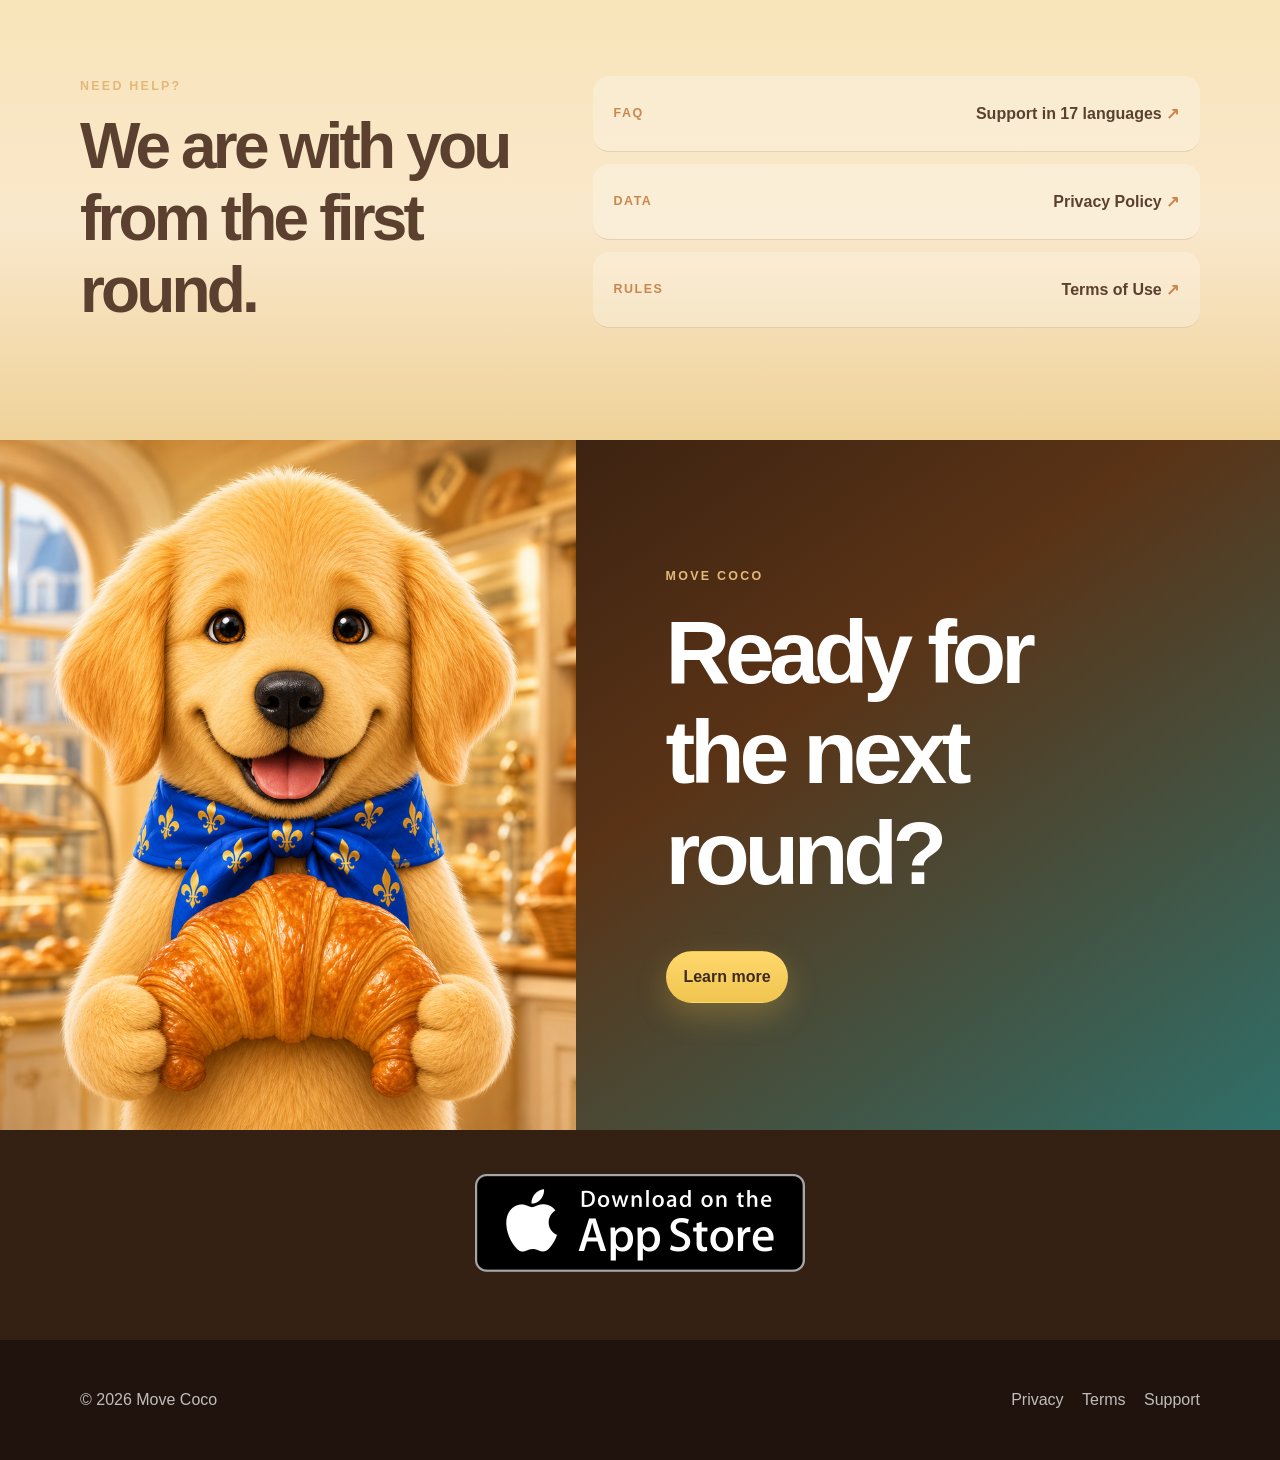
==== commit 34781d15: "Refresh localized catalog cache key" ====
--- a/index.html
+++ b/index.html
@@ -138,7 +138,7 @@
   </main>
 
   <footer class="footer"><div class="shell footer-inner"><span>© 2026 <span>Цуценя Круасан</span></span><div class="footer-links"><a href="privacy.html">Конфіденційність</a><a href="terms.html">Умови</a><a href="support.html">Підтримка</a></div></div></footer>
-  <script src="pageTranslations.js?v=20260728-1" defer></script>
+  <script src="pageTranslations.js?v=20260728-2" defer></script>
   <script src="siteI18n.js?v=20260728-1" defer></script>
   <script src="arcadeCompliance.js?v=20260728-1" defer></script>
 </body>
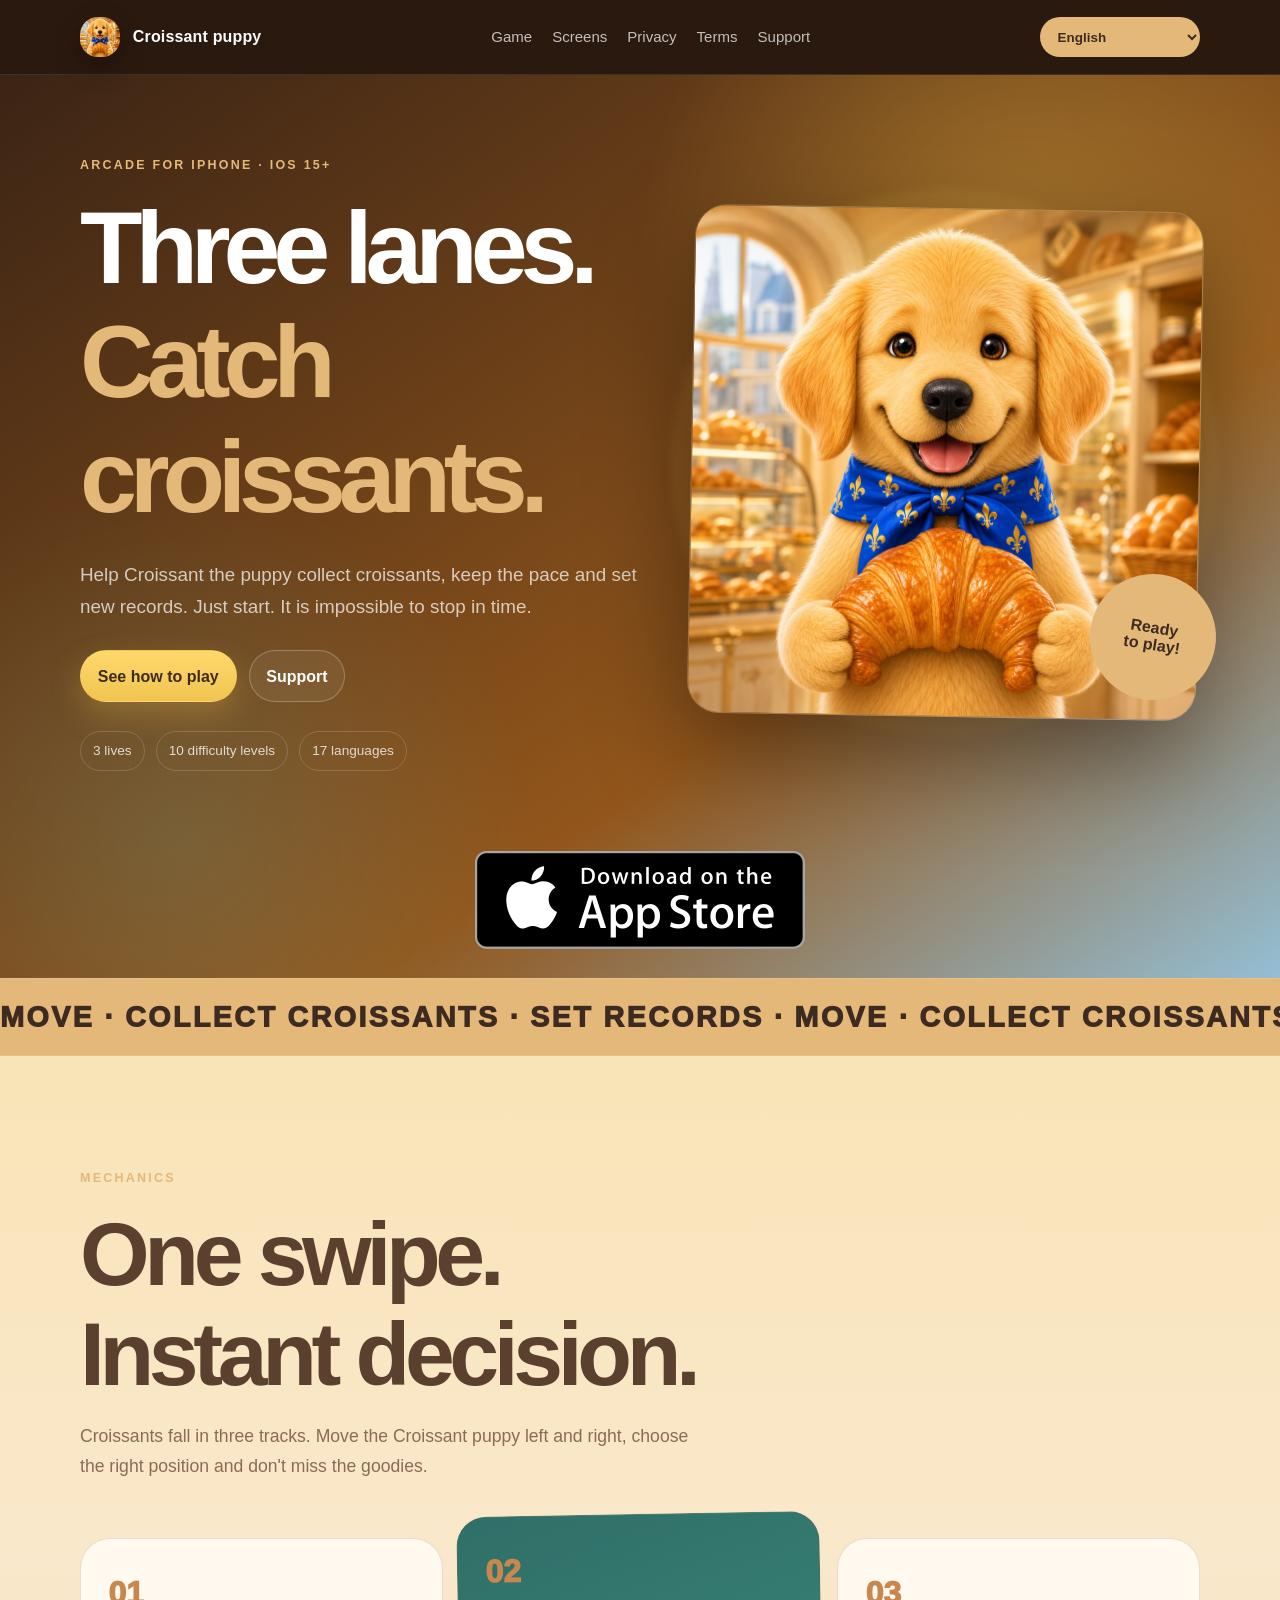
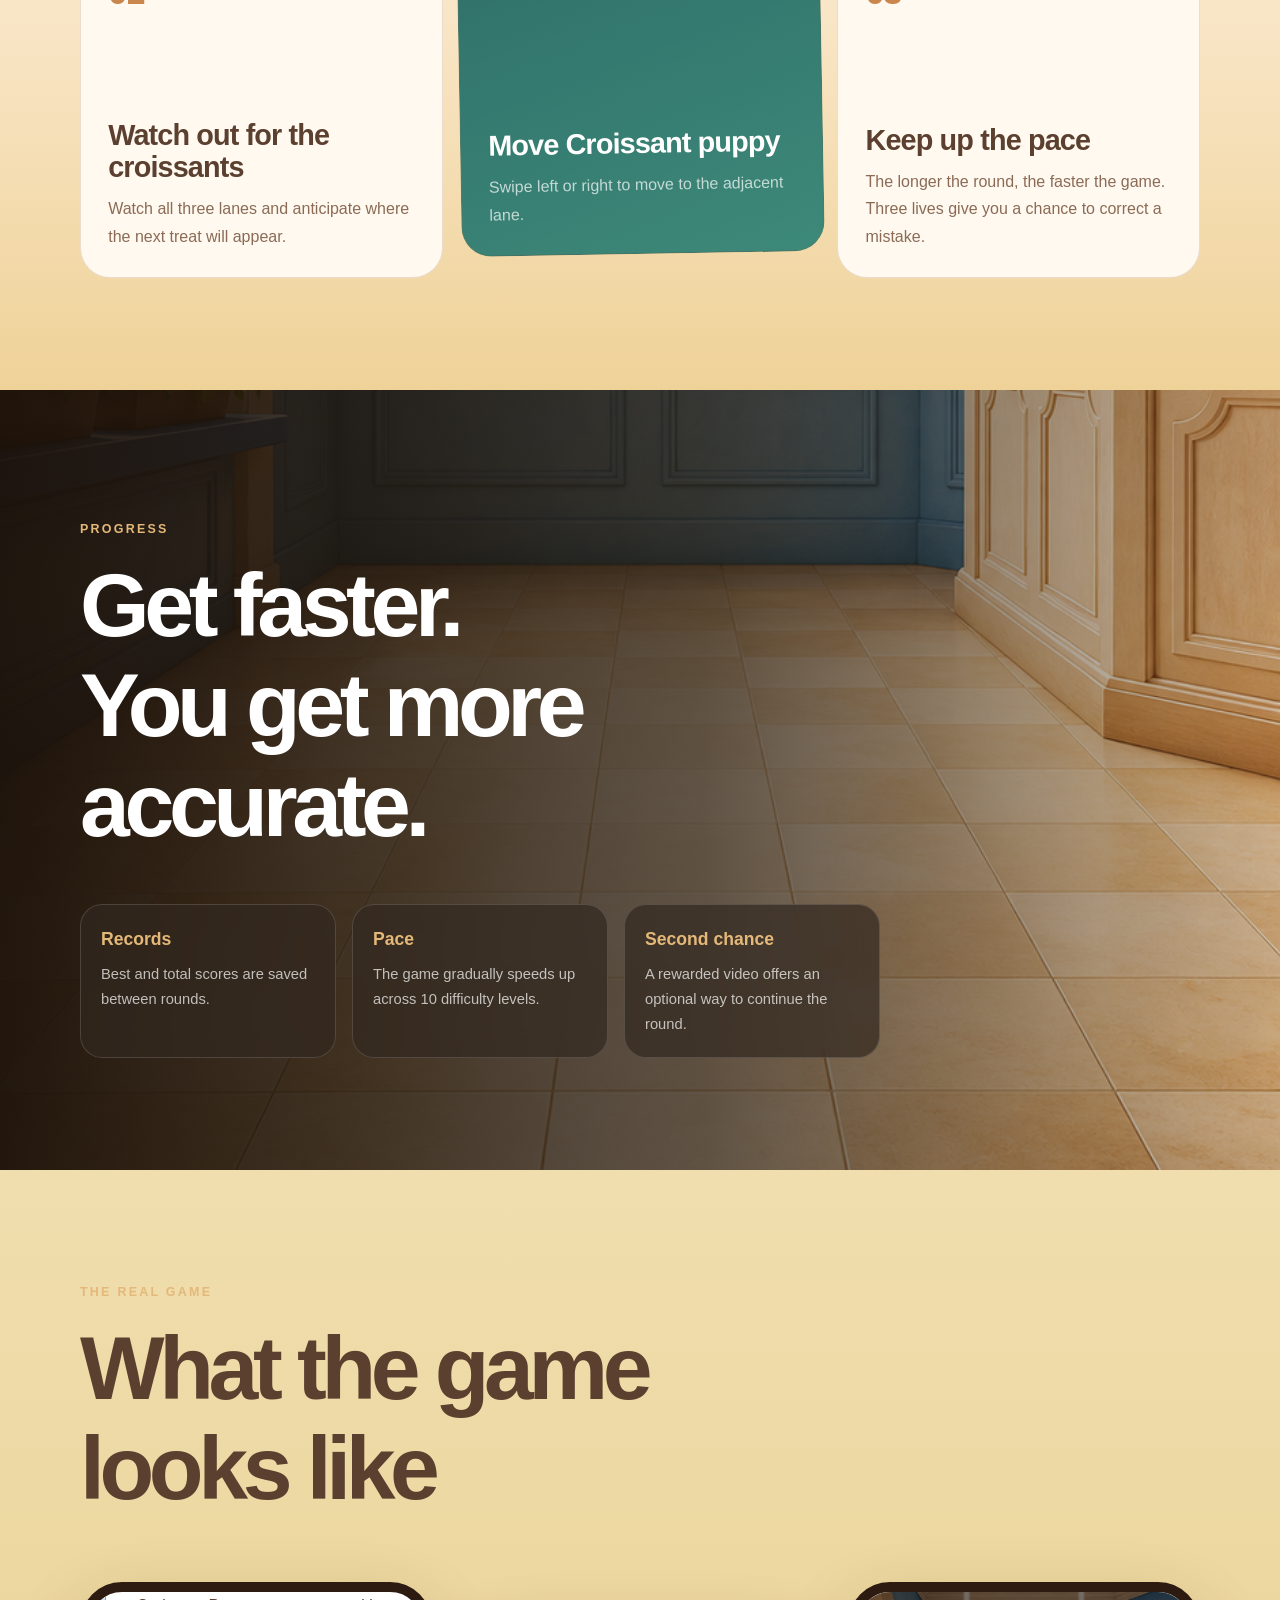
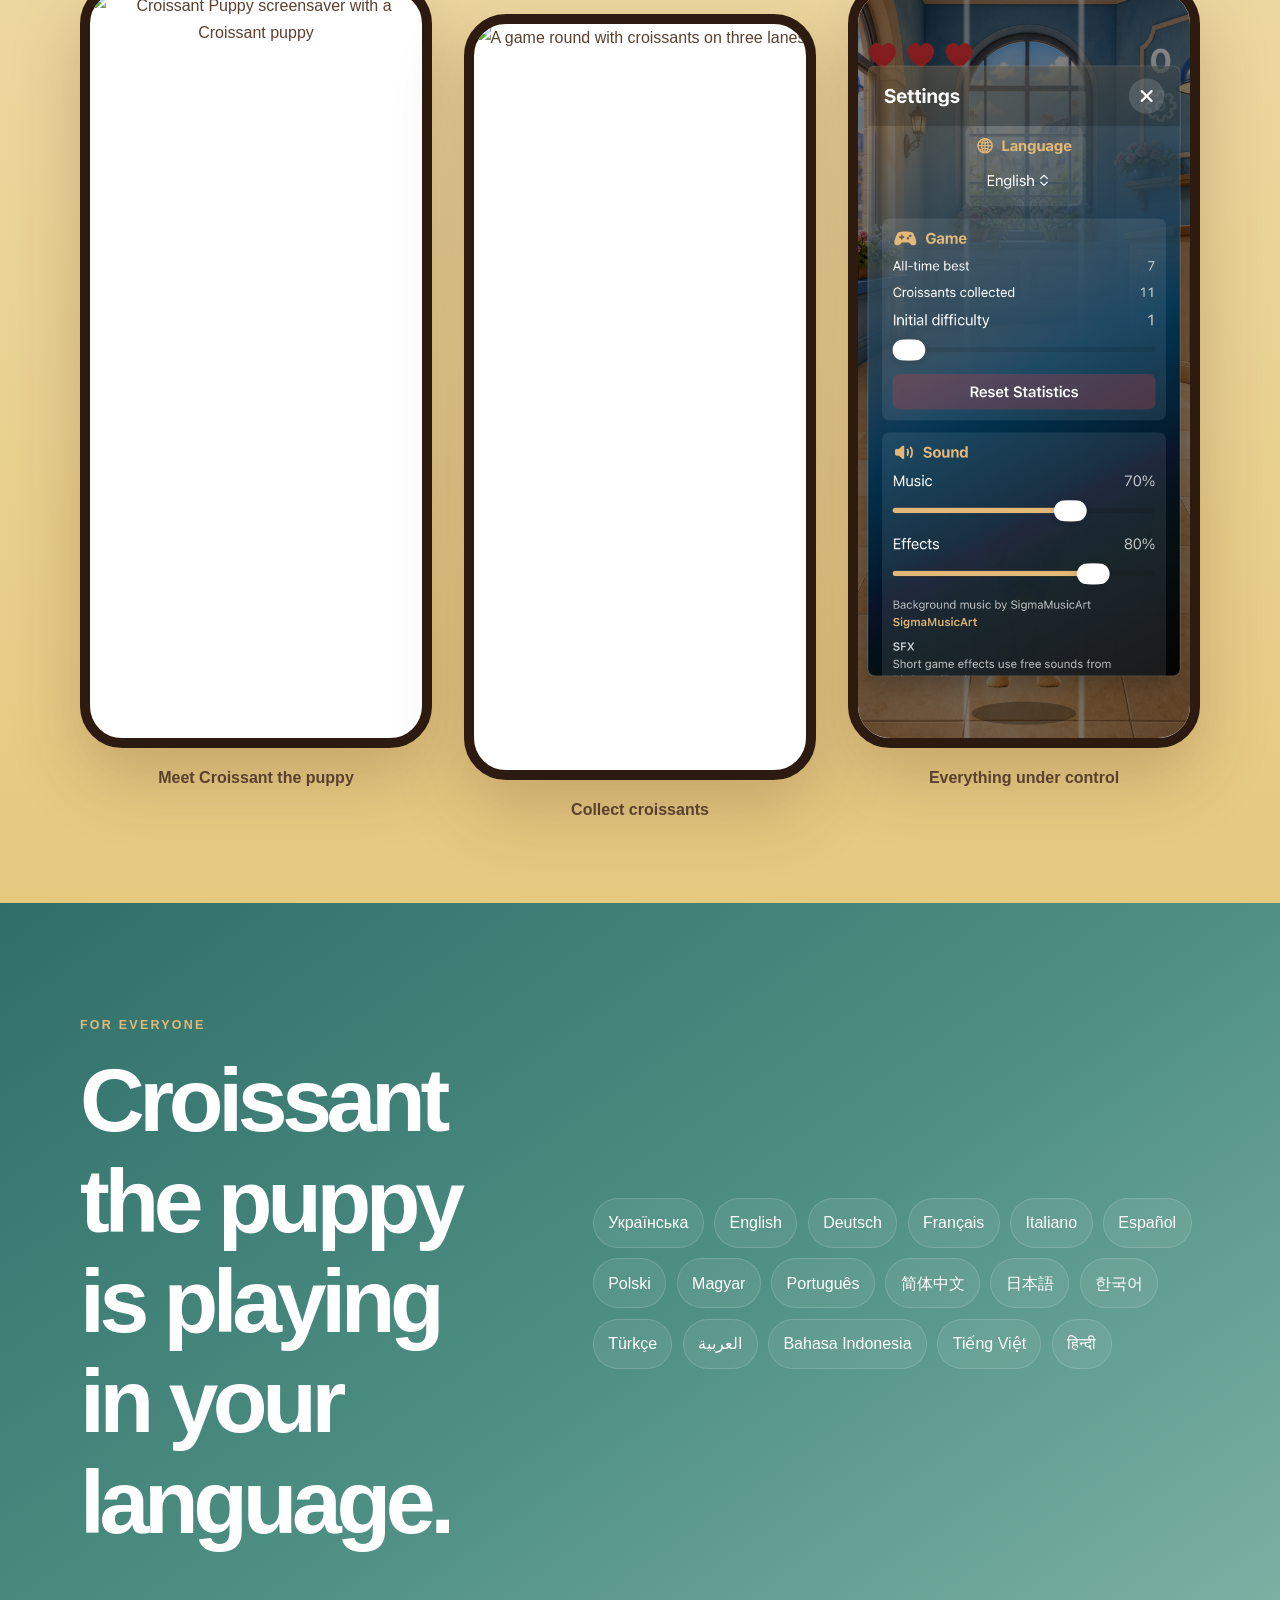
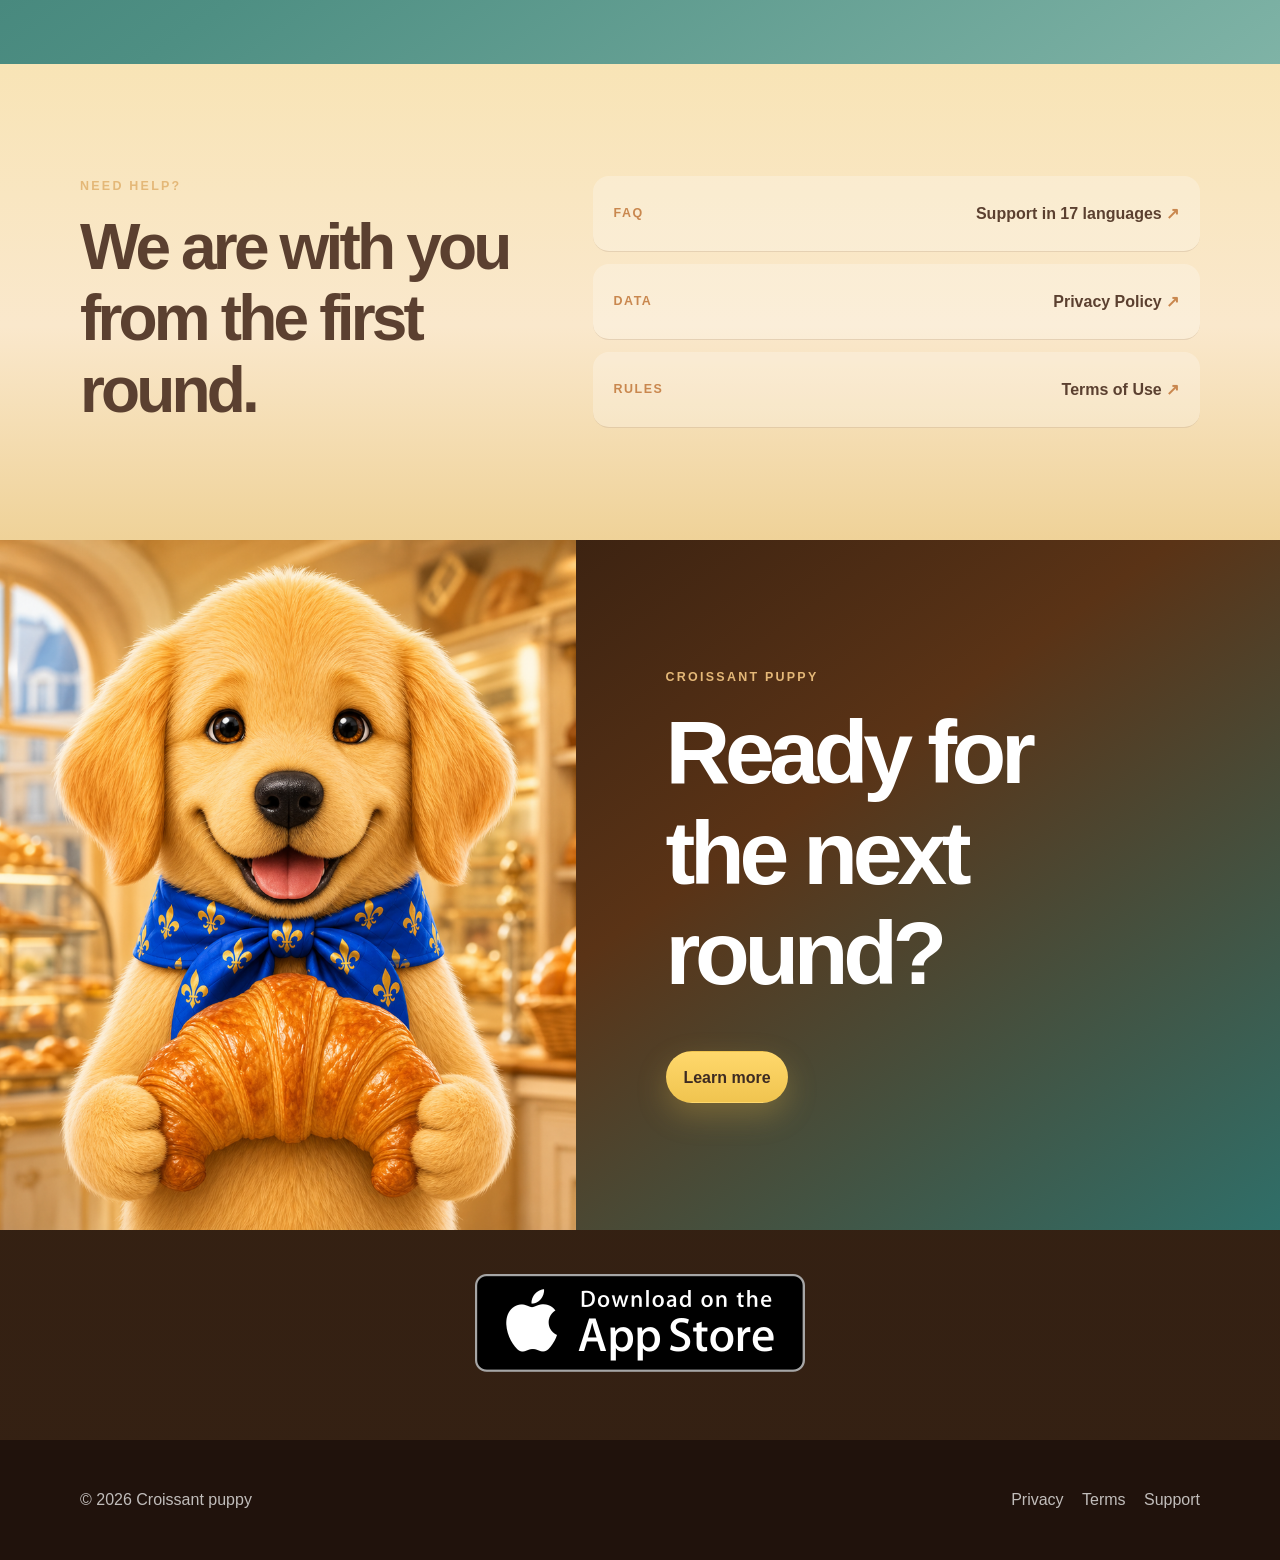
==== commit bdf4504f: "Add exact localized game copy" ====
--- a/index.html
+++ b/index.html
@@ -138,7 +138,7 @@
   </main>
 
   <footer class="footer"><div class="shell footer-inner"><span>© 2026 <span>Цуценя Круасан</span></span><div class="footer-links"><a href="privacy.html">Конфіденційність</a><a href="terms.html">Умови</a><a href="support.html">Підтримка</a></div></div></footer>
-  <script src="pageTranslations.js?v=20260728-2" defer></script>
+  <script src="pageTranslationsV3.js?v=20260728-4" defer></script>
   <script src="siteI18n.js?v=20260728-1" defer></script>
   <script src="arcadeCompliance.js?v=20260728-1" defer></script>
 </body>
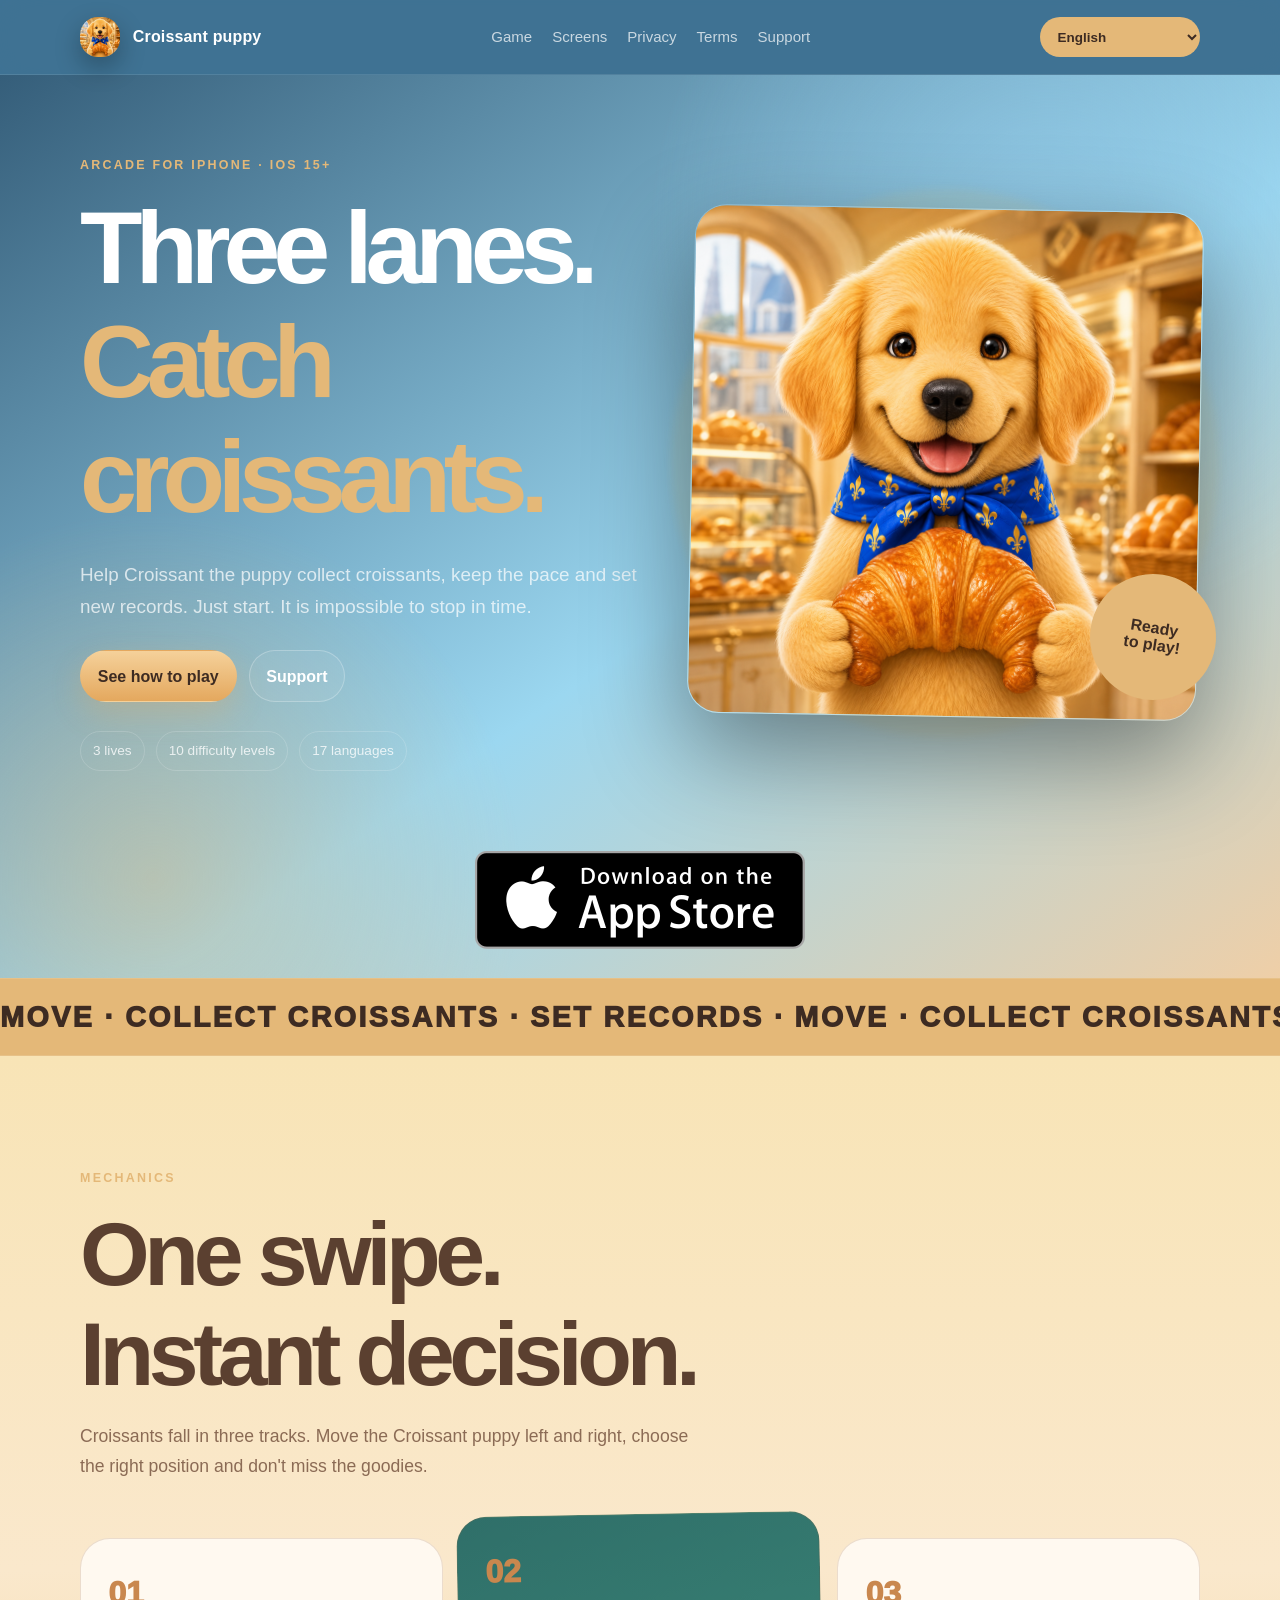
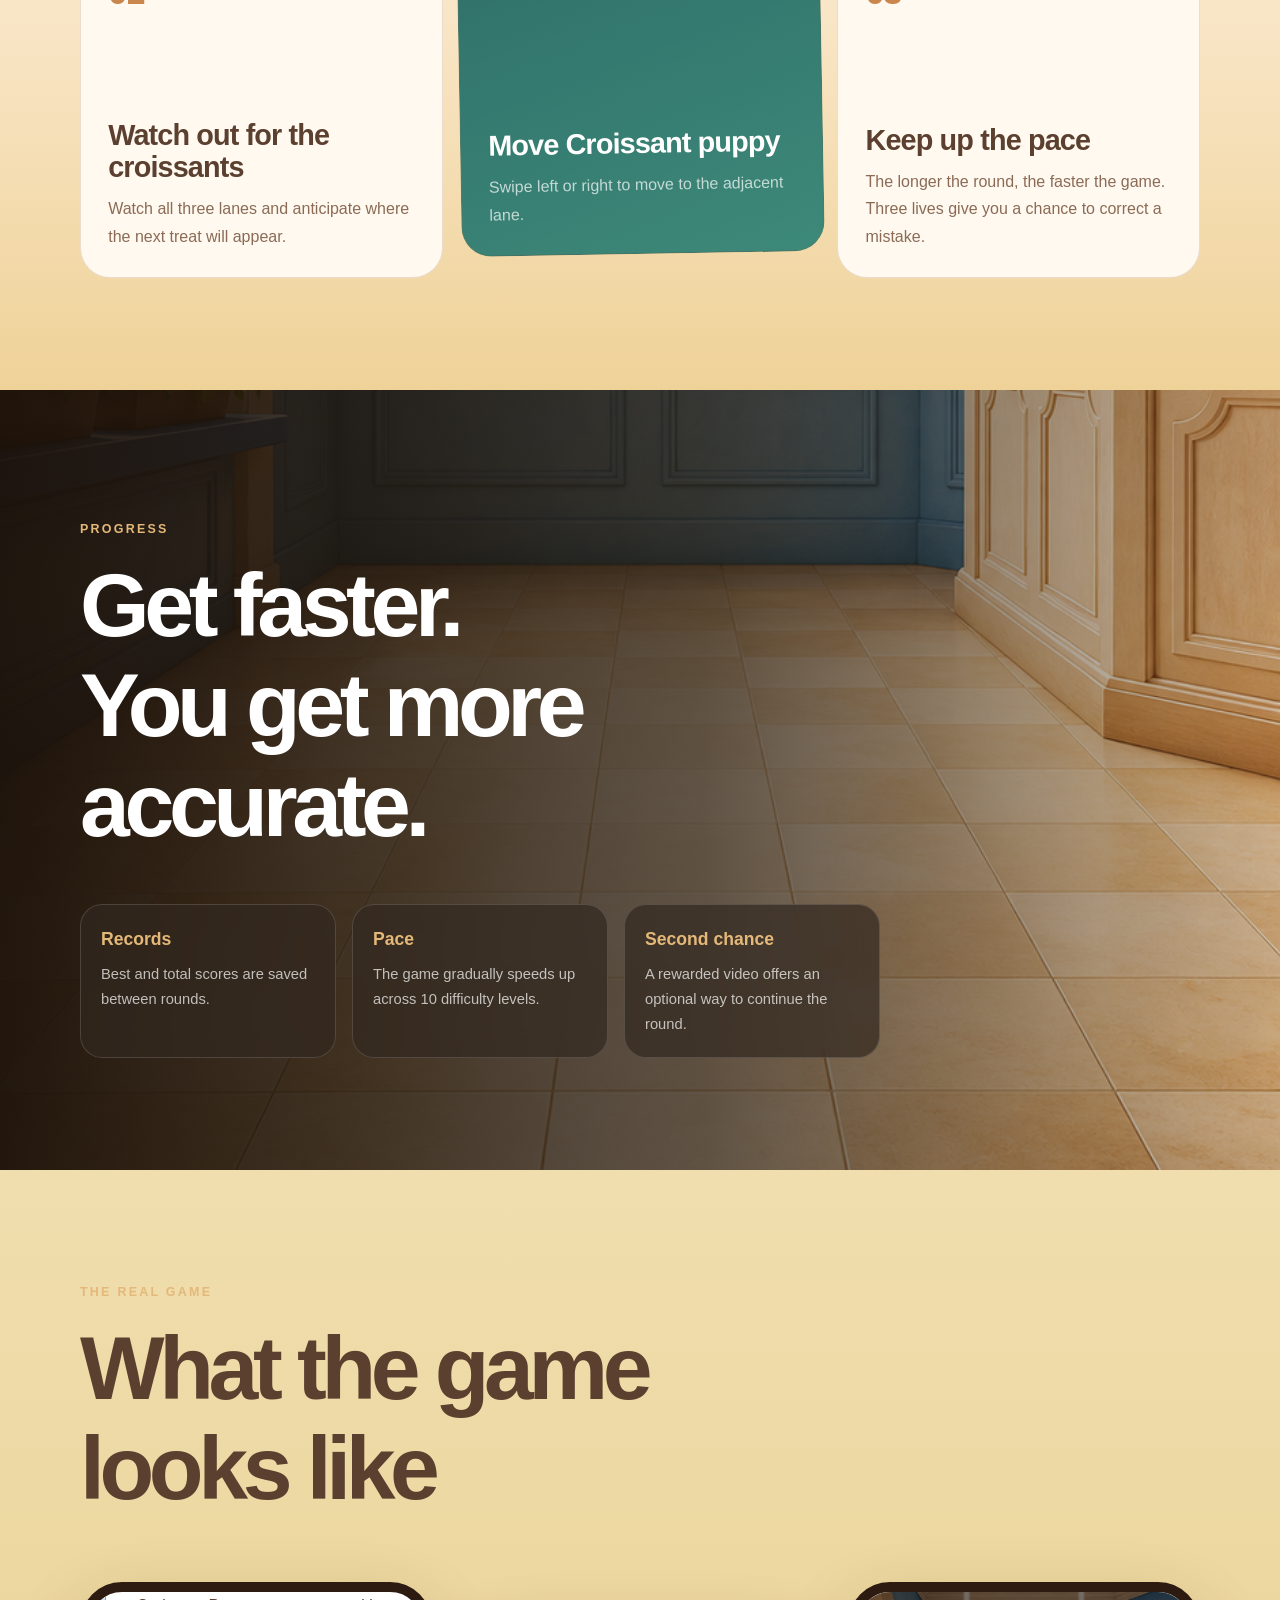
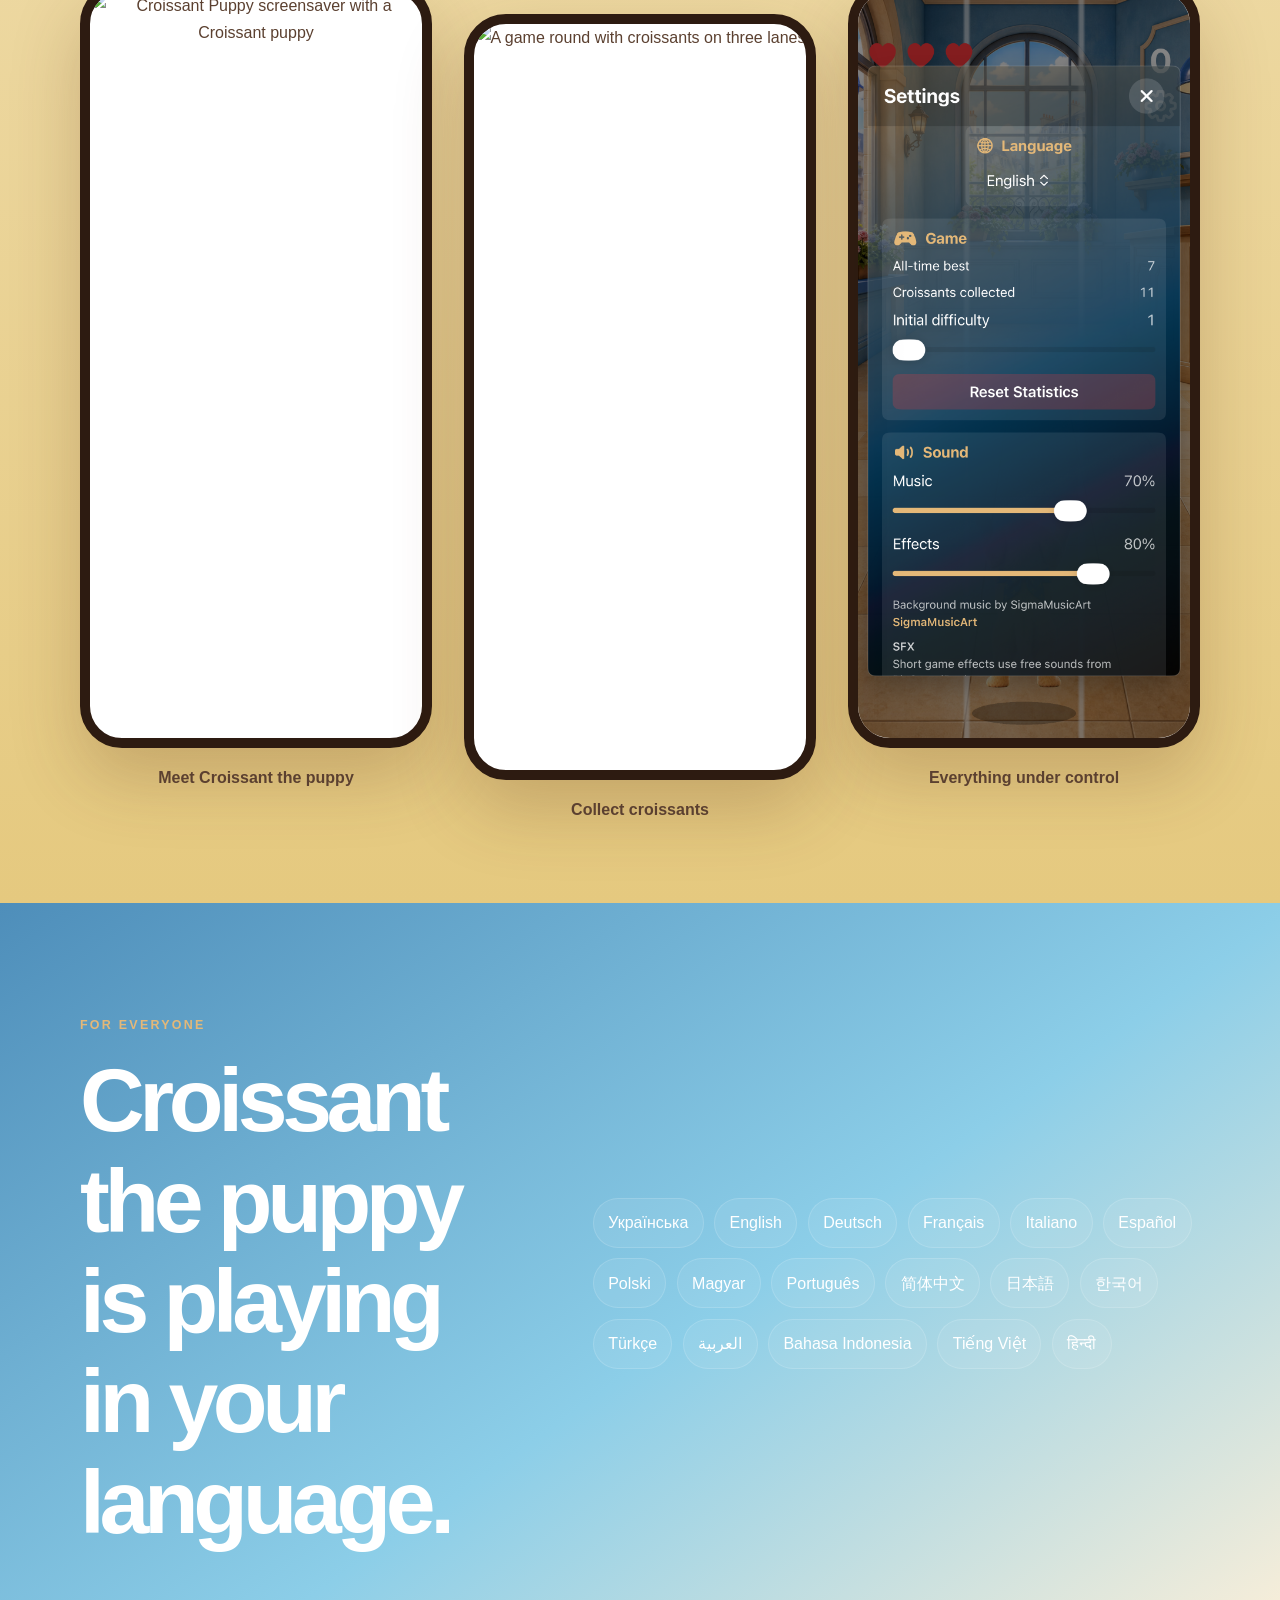
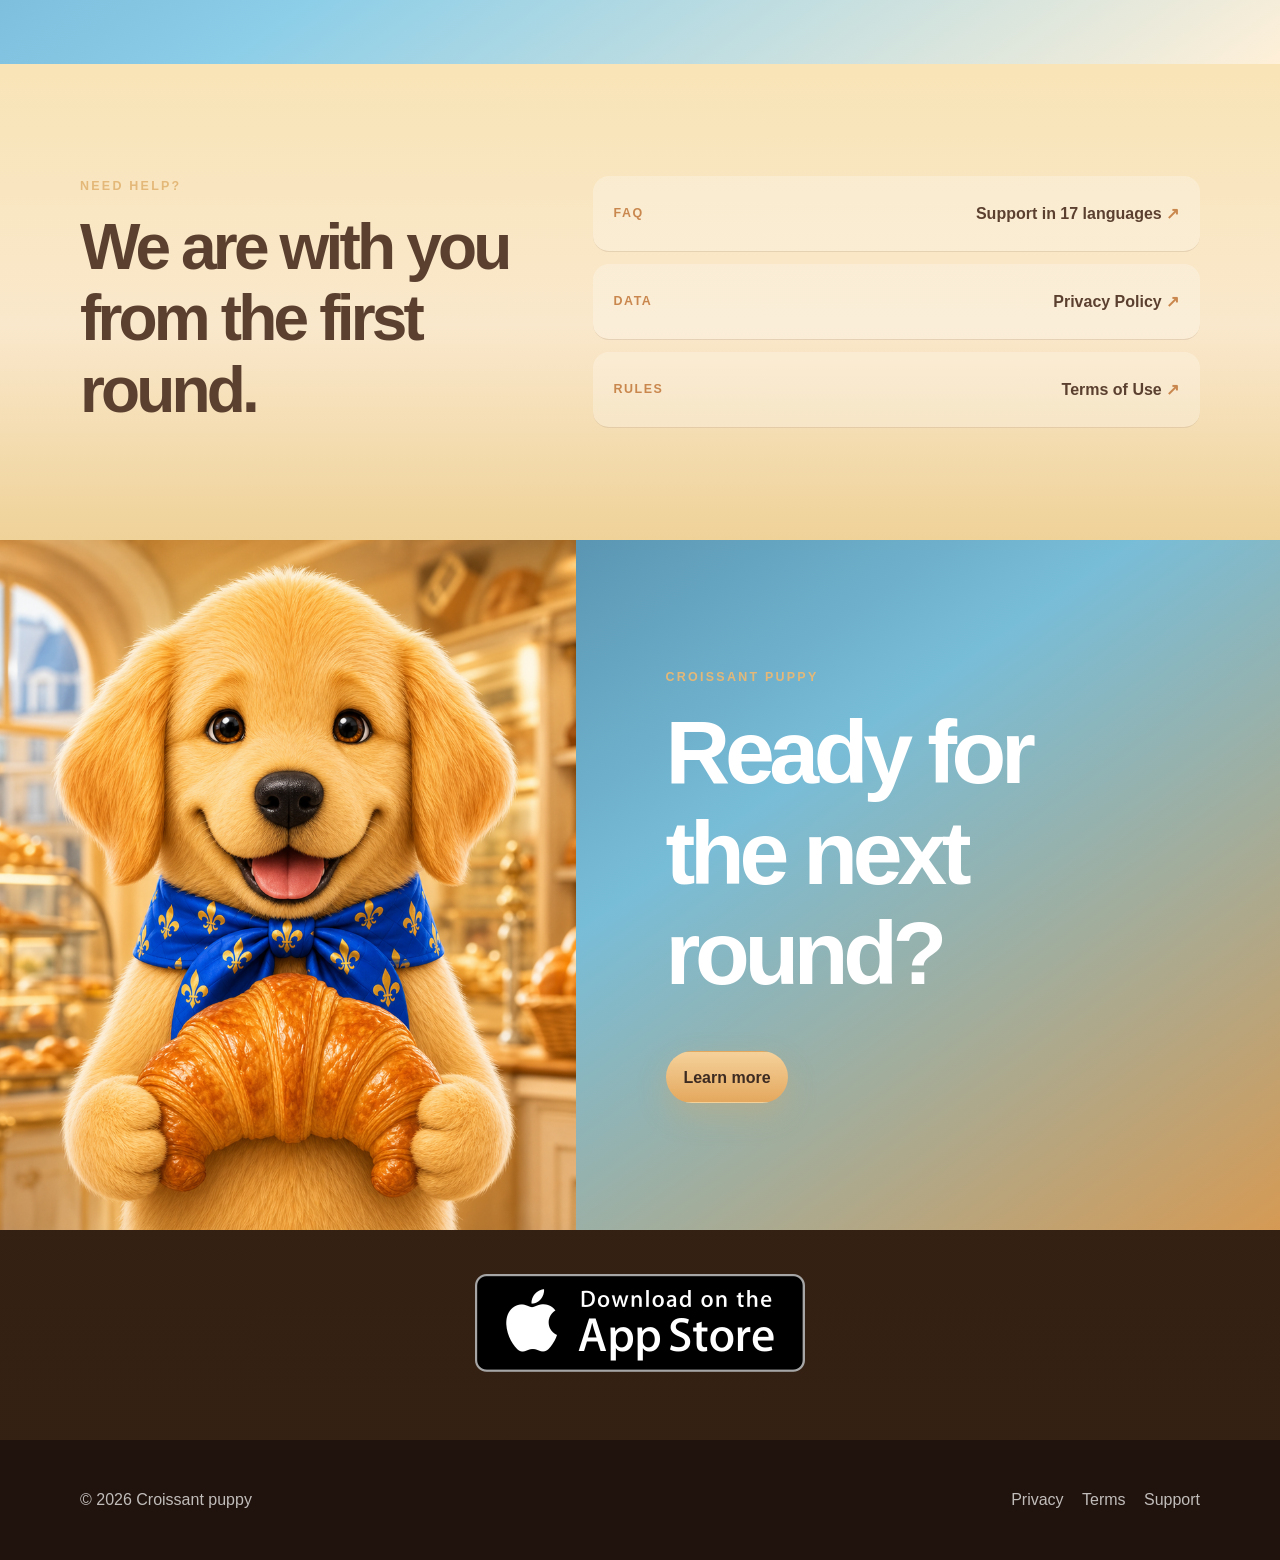
==== commit 08c5c01e: "Refresh themed stylesheet cache key" ====
--- a/index.html
+++ b/index.html
@@ -11,7 +11,7 @@
   <title>Цуценя Круасан — мобільна аркада</title>
   <link rel="icon" type="image/png" href="images/cocoCroissantIcon.png">
   <link rel="apple-touch-icon" href="images/cocoCroissantIcon.png">
-  <link rel="stylesheet" href="site.css?v=20260728-1">
+  <link rel="stylesheet" href="site.css?v=20260728-5">
 </head>
 <body class="home">
   <a class="skip-link" href="#main">Перейти до вмісту</a>
--- a/site.css
+++ b/site.css
@@ -1065,6 +1065,13 @@
   margin-top: 3rem;
 }
 
+.topbar,
+.home .topbar { background: rgba(66, 123, 160, .92); }
+.button.primary { color: #3D2B22; background: linear-gradient(180deg, #F5D19A, #E4A85E); box-shadow: 0 12px 30px rgba(228, 168, 94, .3); }
+.game-hero { background: radial-gradient(circle at 82% 16%, rgba(148, 203, 234, .52), transparent 25rem), radial-gradient(circle at 12% 82%, rgba(228, 184, 120, .45), transparent 23rem), linear-gradient(145deg, #355E7A, #9BD7F0 54%, #F7CEA0); }
+.languages-band { background: linear-gradient(145deg, #4E8EBA, #8CCEE8 55%, #FFF0D8); }
+.final-game-cta { background: linear-gradient(145deg, #3C6E8C, #78BDD8 50%, #D59A54); }
+
 @media (max-width: 900px) {
   .game-hero-grid,
   .section-heading.wide,
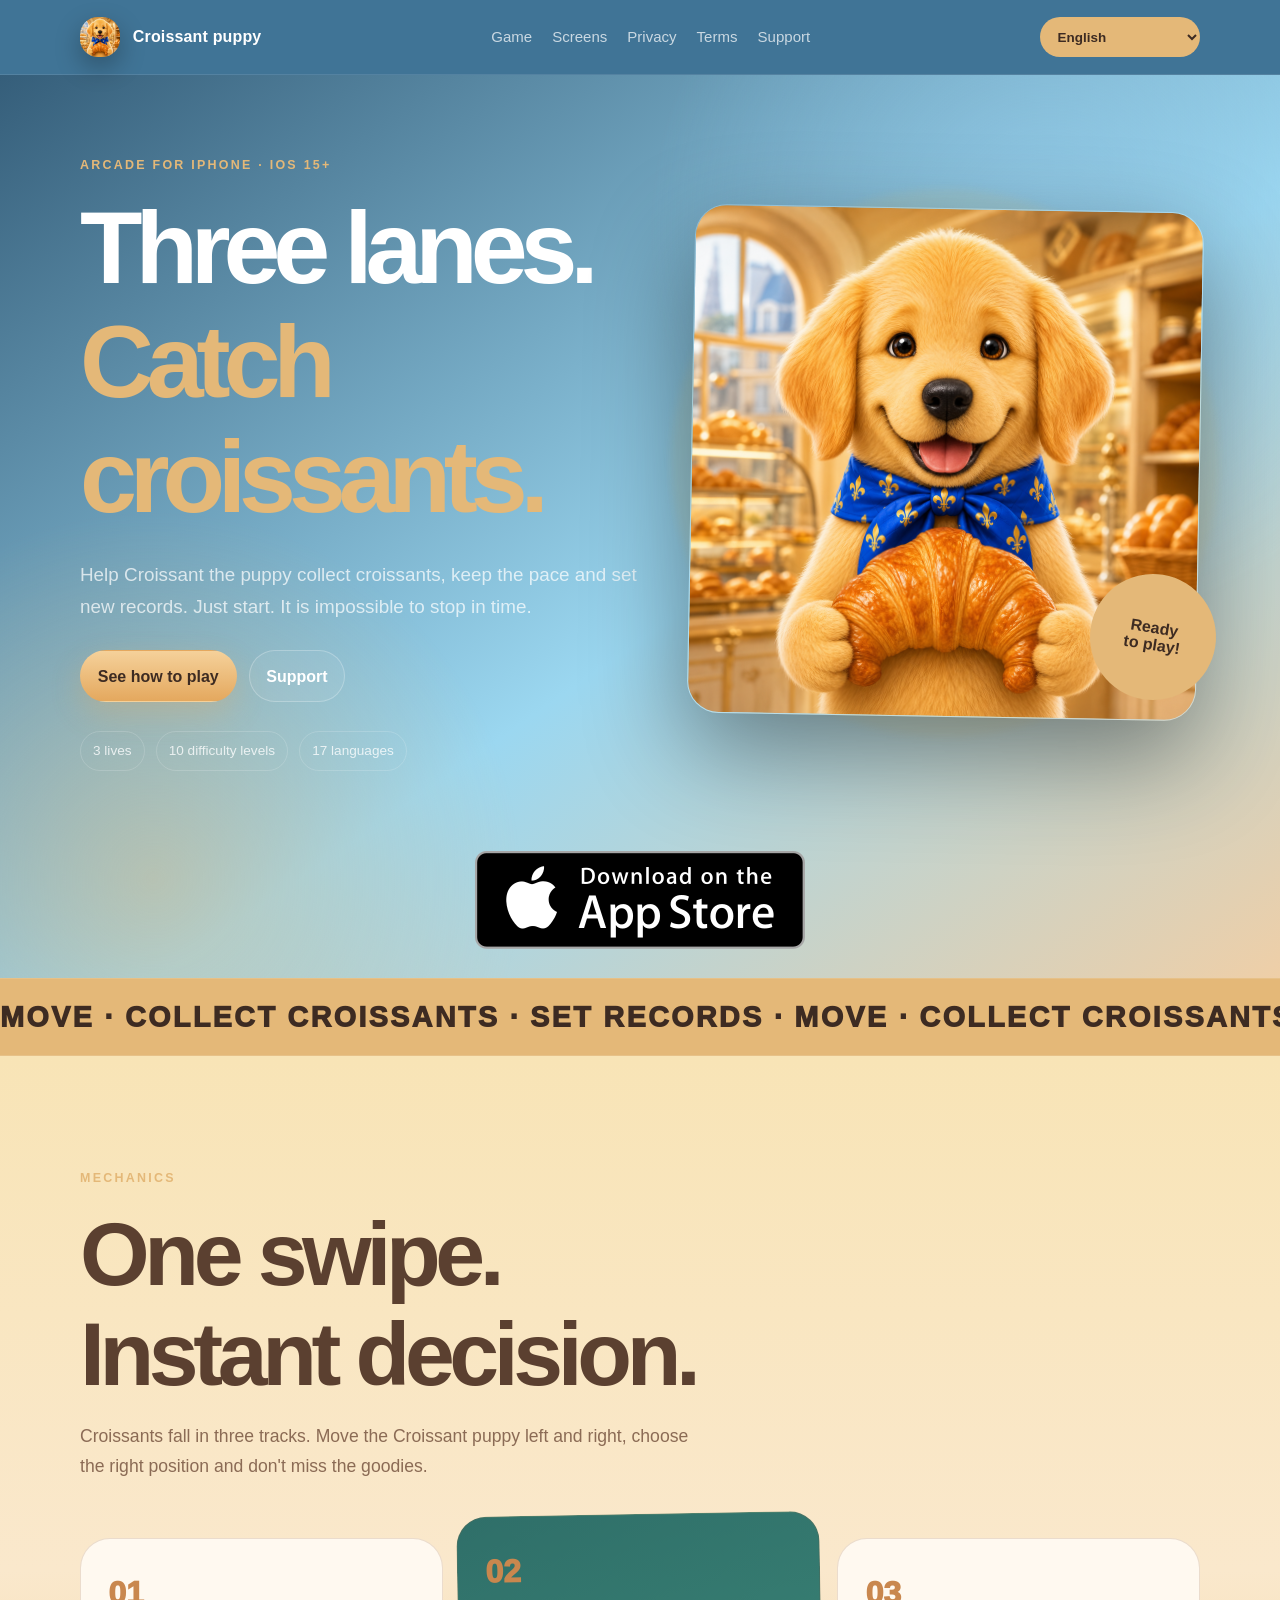
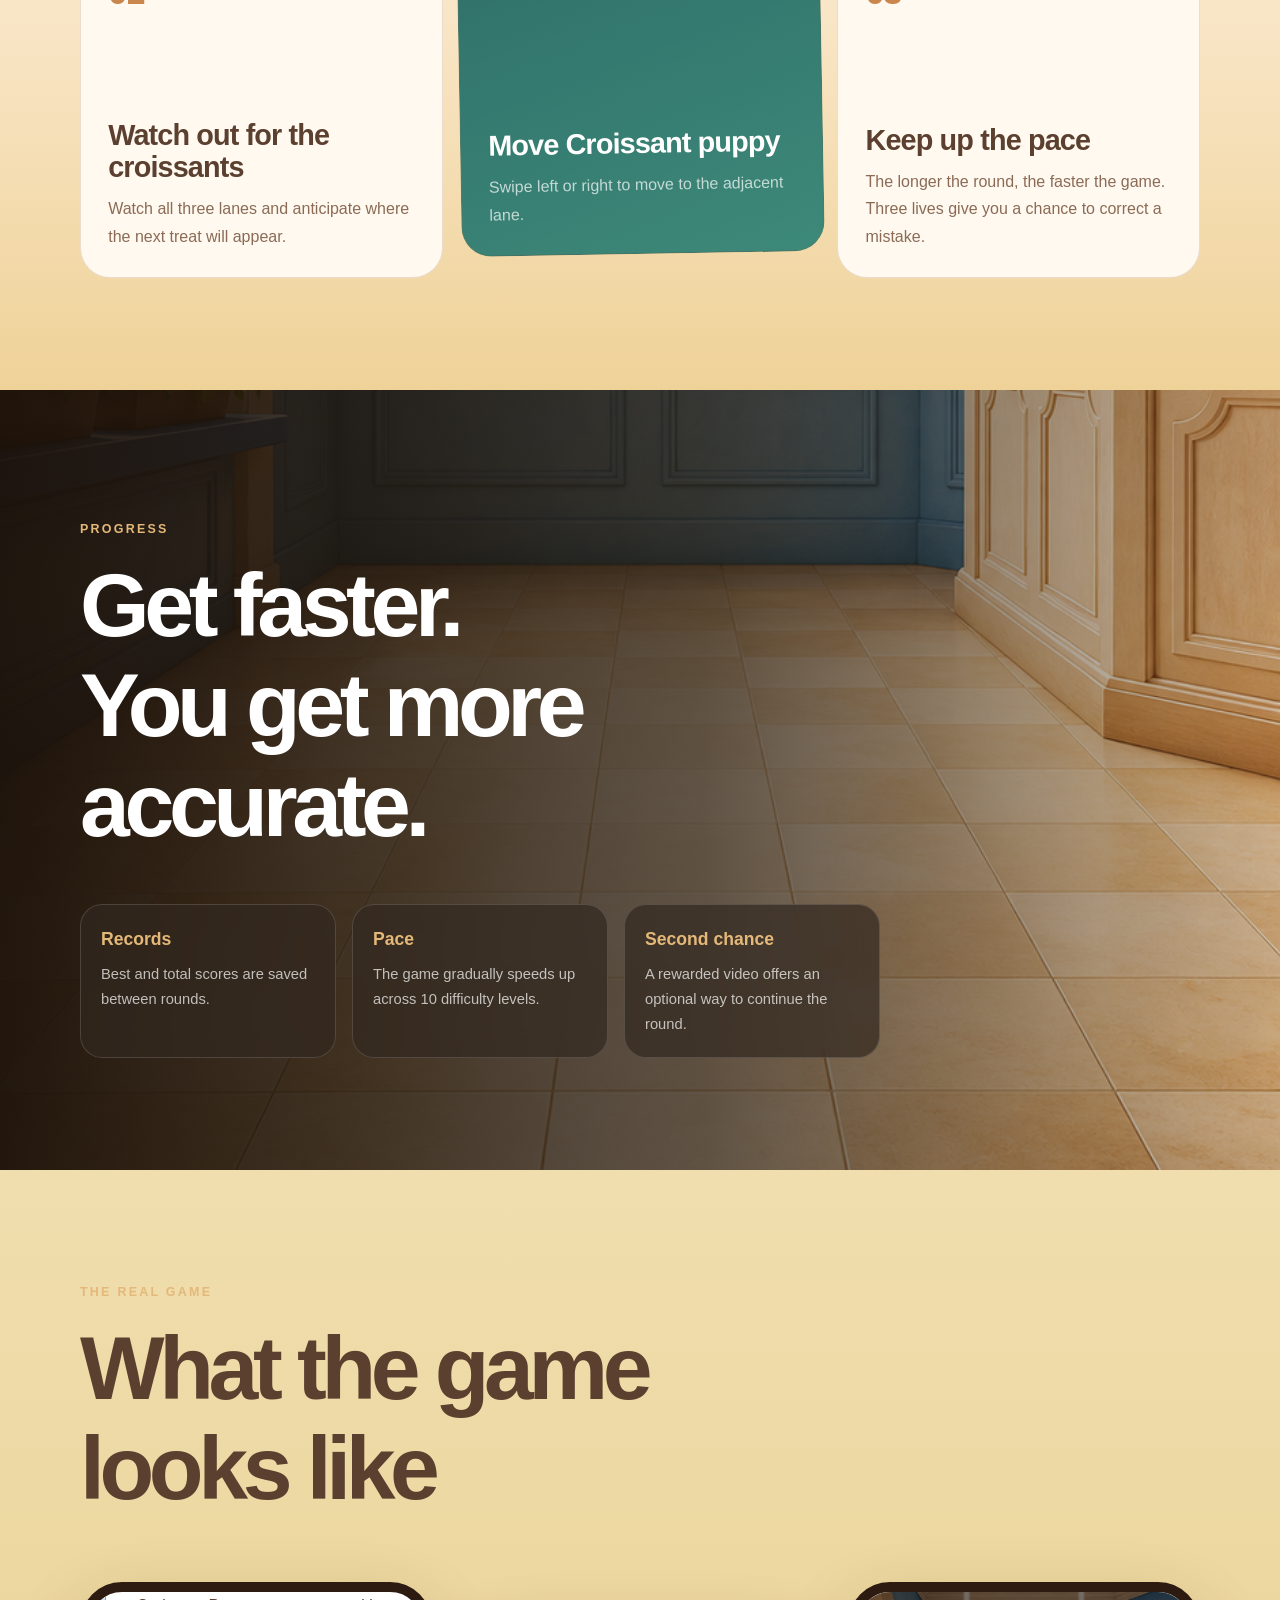
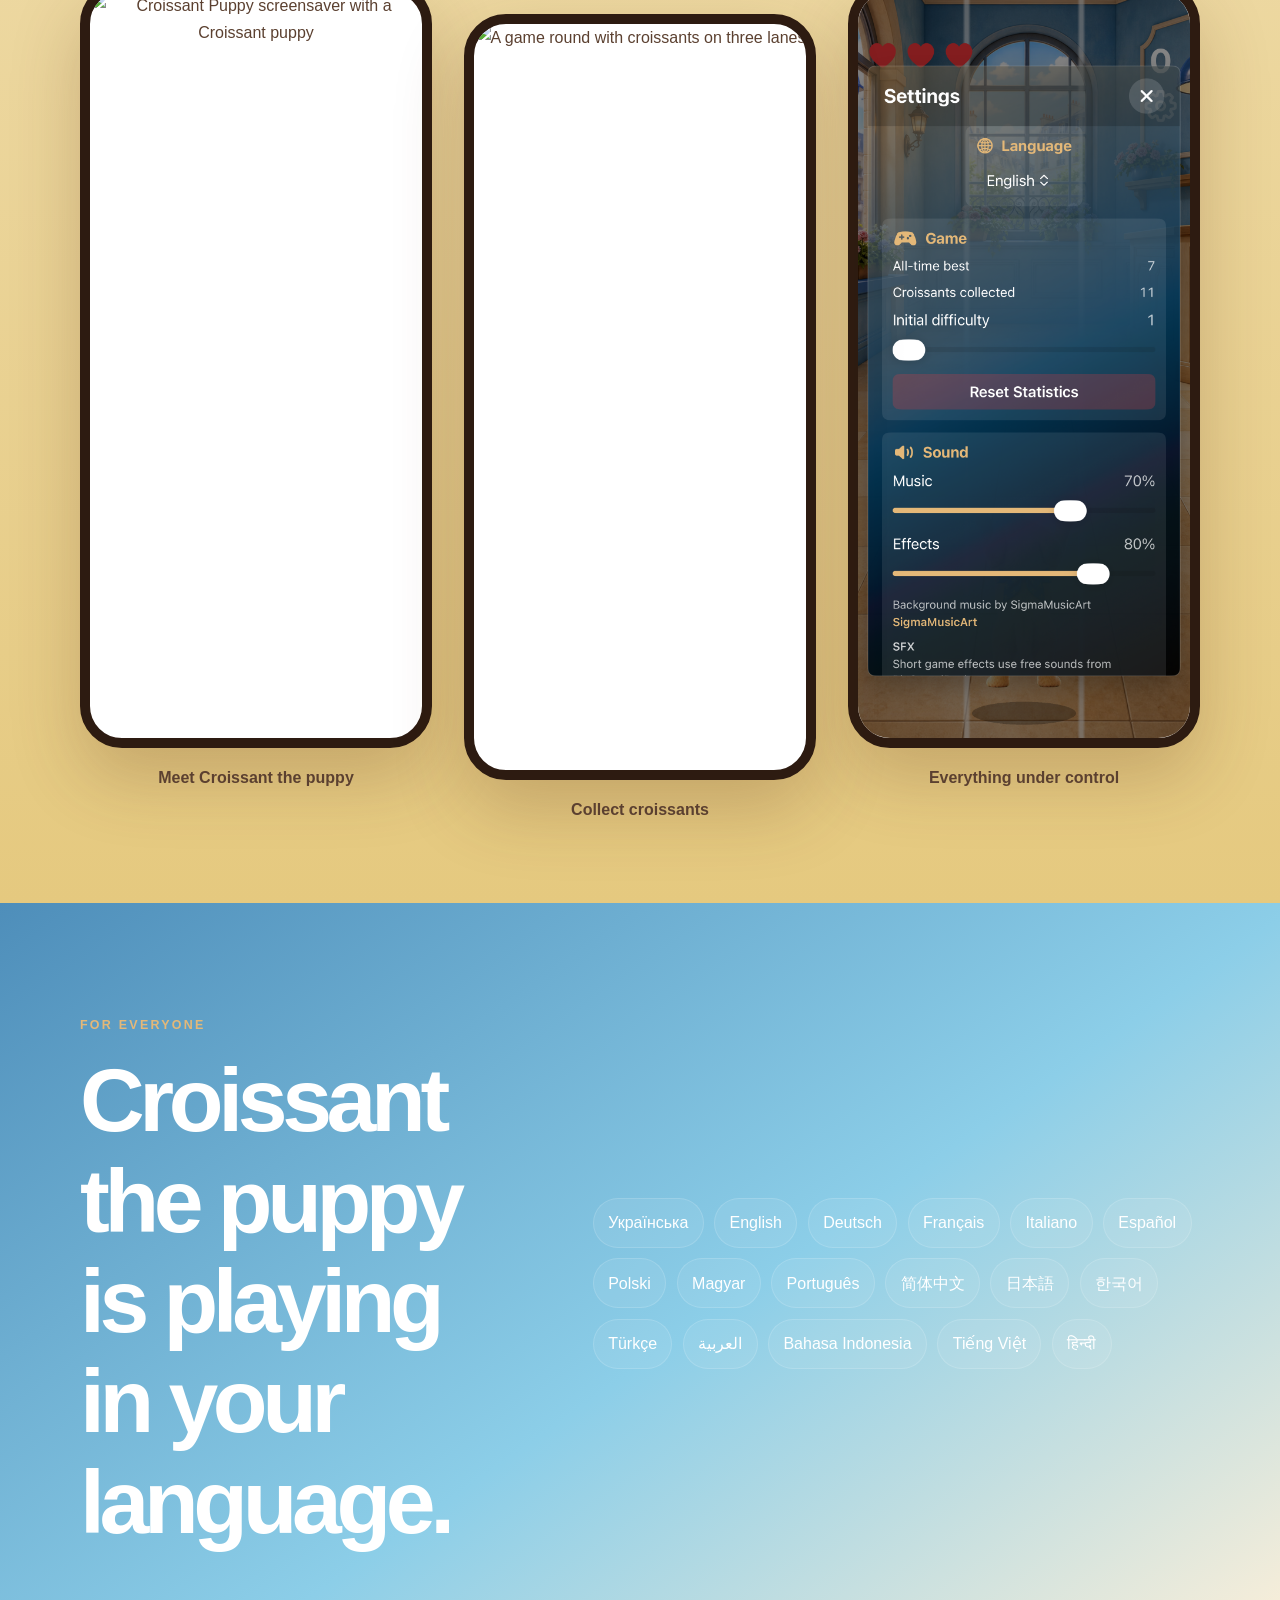
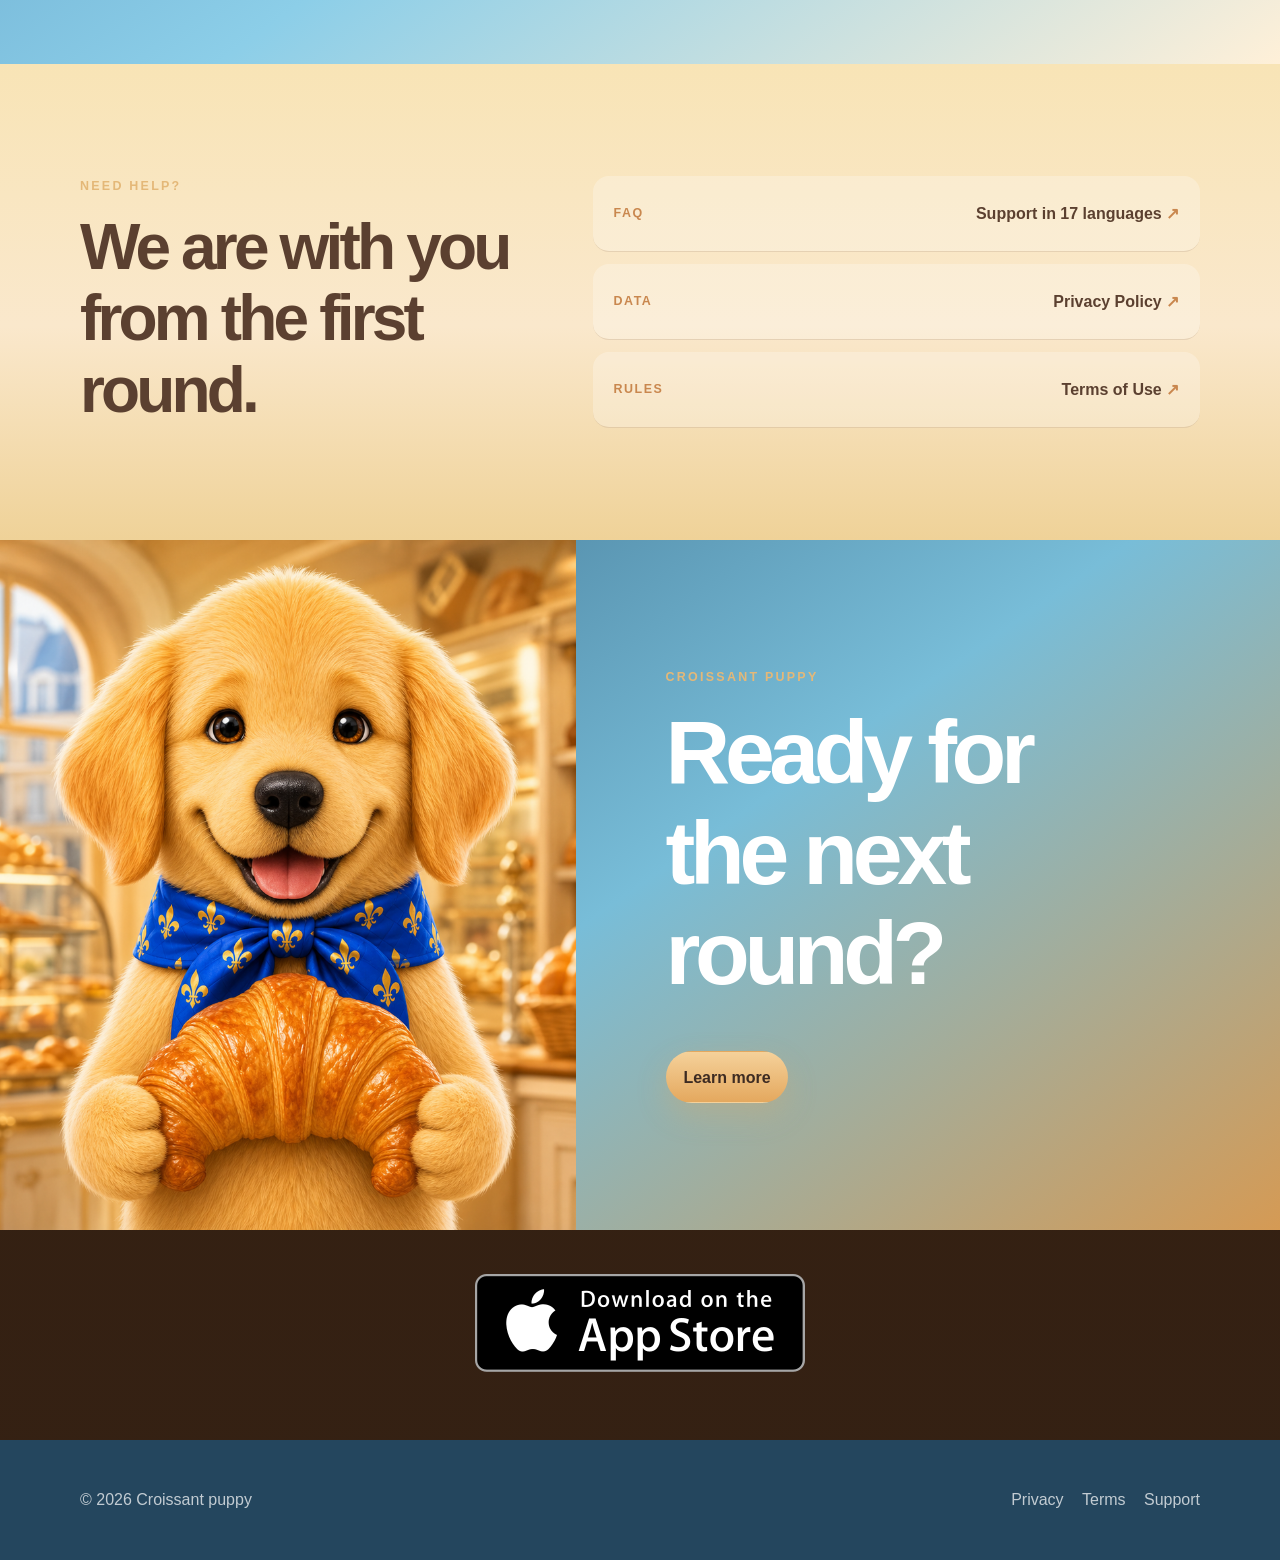
==== commit f93c0643: "Apply game palette across support pages" ====
--- a/index.html
+++ b/index.html
@@ -11,7 +11,7 @@
   <title>Цуценя Круасан — мобільна аркада</title>
   <link rel="icon" type="image/png" href="images/cocoCroissantIcon.png">
   <link rel="apple-touch-icon" href="images/cocoCroissantIcon.png">
-  <link rel="stylesheet" href="site.css?v=20260728-5">
+  <link rel="stylesheet" href="site.css?v=20260728-7">
 </head>
 <body class="home">
   <a class="skip-link" href="#main">Перейти до вмісту</a>
@@ -97,7 +97,7 @@
         </div>
         <div class="phone-gallery" aria-label="Скриншоти Цуценя Круасан">
           <figure class="phone phone-tall"><div class="phone-screen"><img src="images/screenshotSplash.png?v=20260727-4" alt="Заставка Цуценя Круасан із цуценям Круасаном" loading="lazy"></div><figcaption>Знайомство із цуценям Круасаном</figcaption></figure>
-          <figure class="phone phone-center"><div class="phone-screen"><img src="images/screenshotGameplay.png?v=20260727-4" alt="Ігровий раунд із круасанами на трьох доріжках" loading="lazy"></div><figcaption>Збирайте круасани</figcaption></figure>
+          <figure class="phone phone-center"><div class="phone-screen"><img src="images/screenshotGameplay.png?v=20260728-6" alt="Ігровий раунд із круасанами на трьох доріжках" loading="lazy"></div><figcaption>Збирайте круасани</figcaption></figure>
           <figure class="phone phone-tall"><div class="phone-screen"><img src="images/screenshotSettings.png?v=20260727-4" alt="" loading="lazy"></div><figcaption>Усе під контролем</figcaption></figure>
         </div>
       </div>
--- a/site.css
+++ b/site.css
@@ -1175,3 +1175,15 @@
     max-width: 42vw;
   }
 }
+
+/* Shared support and legal pages use Coco Croissant's Parisian blue palette. */
+.topbar, .home .topbar { background: rgba(66, 123, 160, .94); }
+body:not(.home) { background: radial-gradient(circle at 12% 12%, rgba(148, 203, 234, .38), transparent 22rem), radial-gradient(circle at 88% 18%, rgba(247, 206, 160, .32), transparent 24rem), linear-gradient(180deg, #FBFDFF, #E3F2FA 55%, #FBE0B9); }
+.legal-hero { background: radial-gradient(circle at 82% 16%, rgba(247, 206, 160, .54), transparent 23rem), linear-gradient(145deg, #355E7A, #72B9D8 54%, #F5C88E); }
+.summary { border-color: rgba(78, 142, 186, .3); background: rgba(148, 203, 234, .24); }
+.toc, .stat-card, .faq details { border-color: rgba(78, 142, 186, .22); background: rgba(252, 254, 255, .8); }
+.faq details[open] { background: #FFFFFF; box-shadow: 0 14px 36px rgba(53, 94, 122, .12); }
+.document p, .document li, .faq-answer { color: #405D70; }
+.page-card { background: linear-gradient(145deg, #355E7A, #5EA8CE 56%, #E5A764); }
+.page-card::after { color: #D7F3FF; }
+.footer { background: #24465E; }
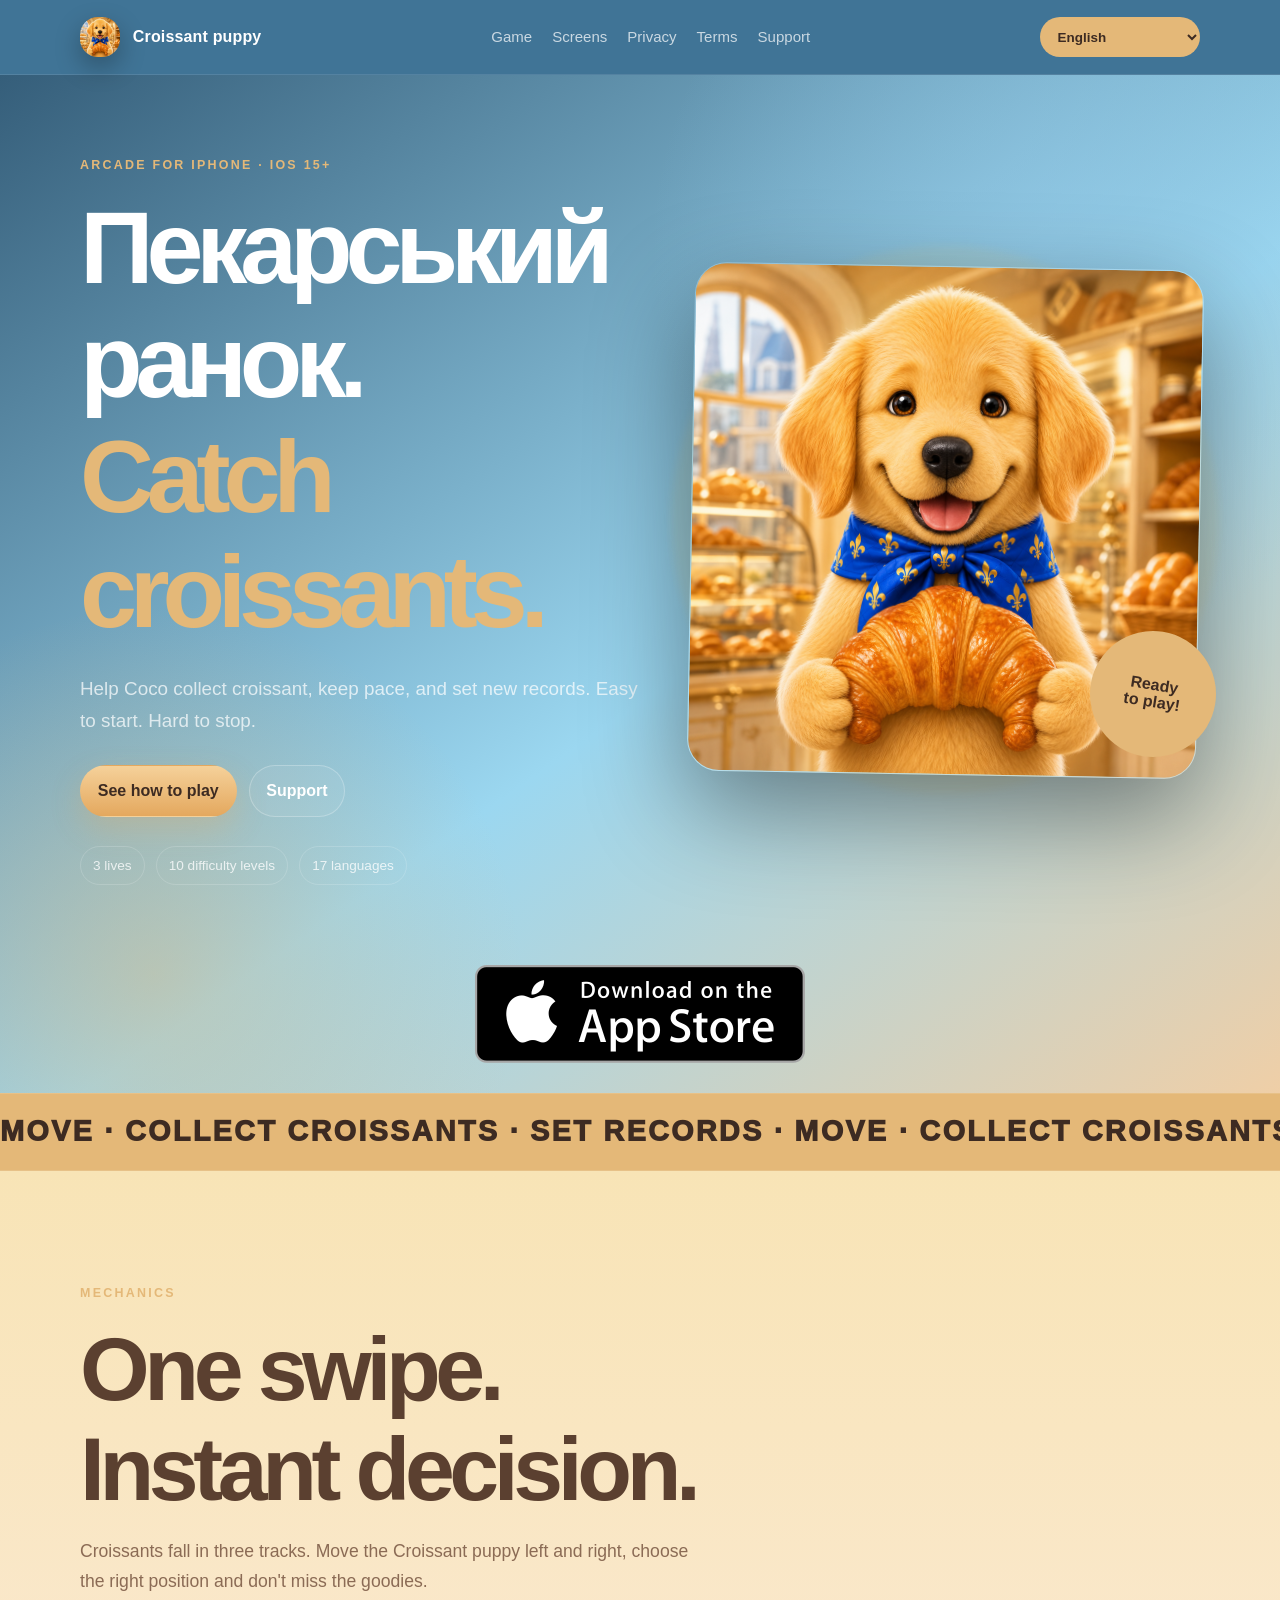
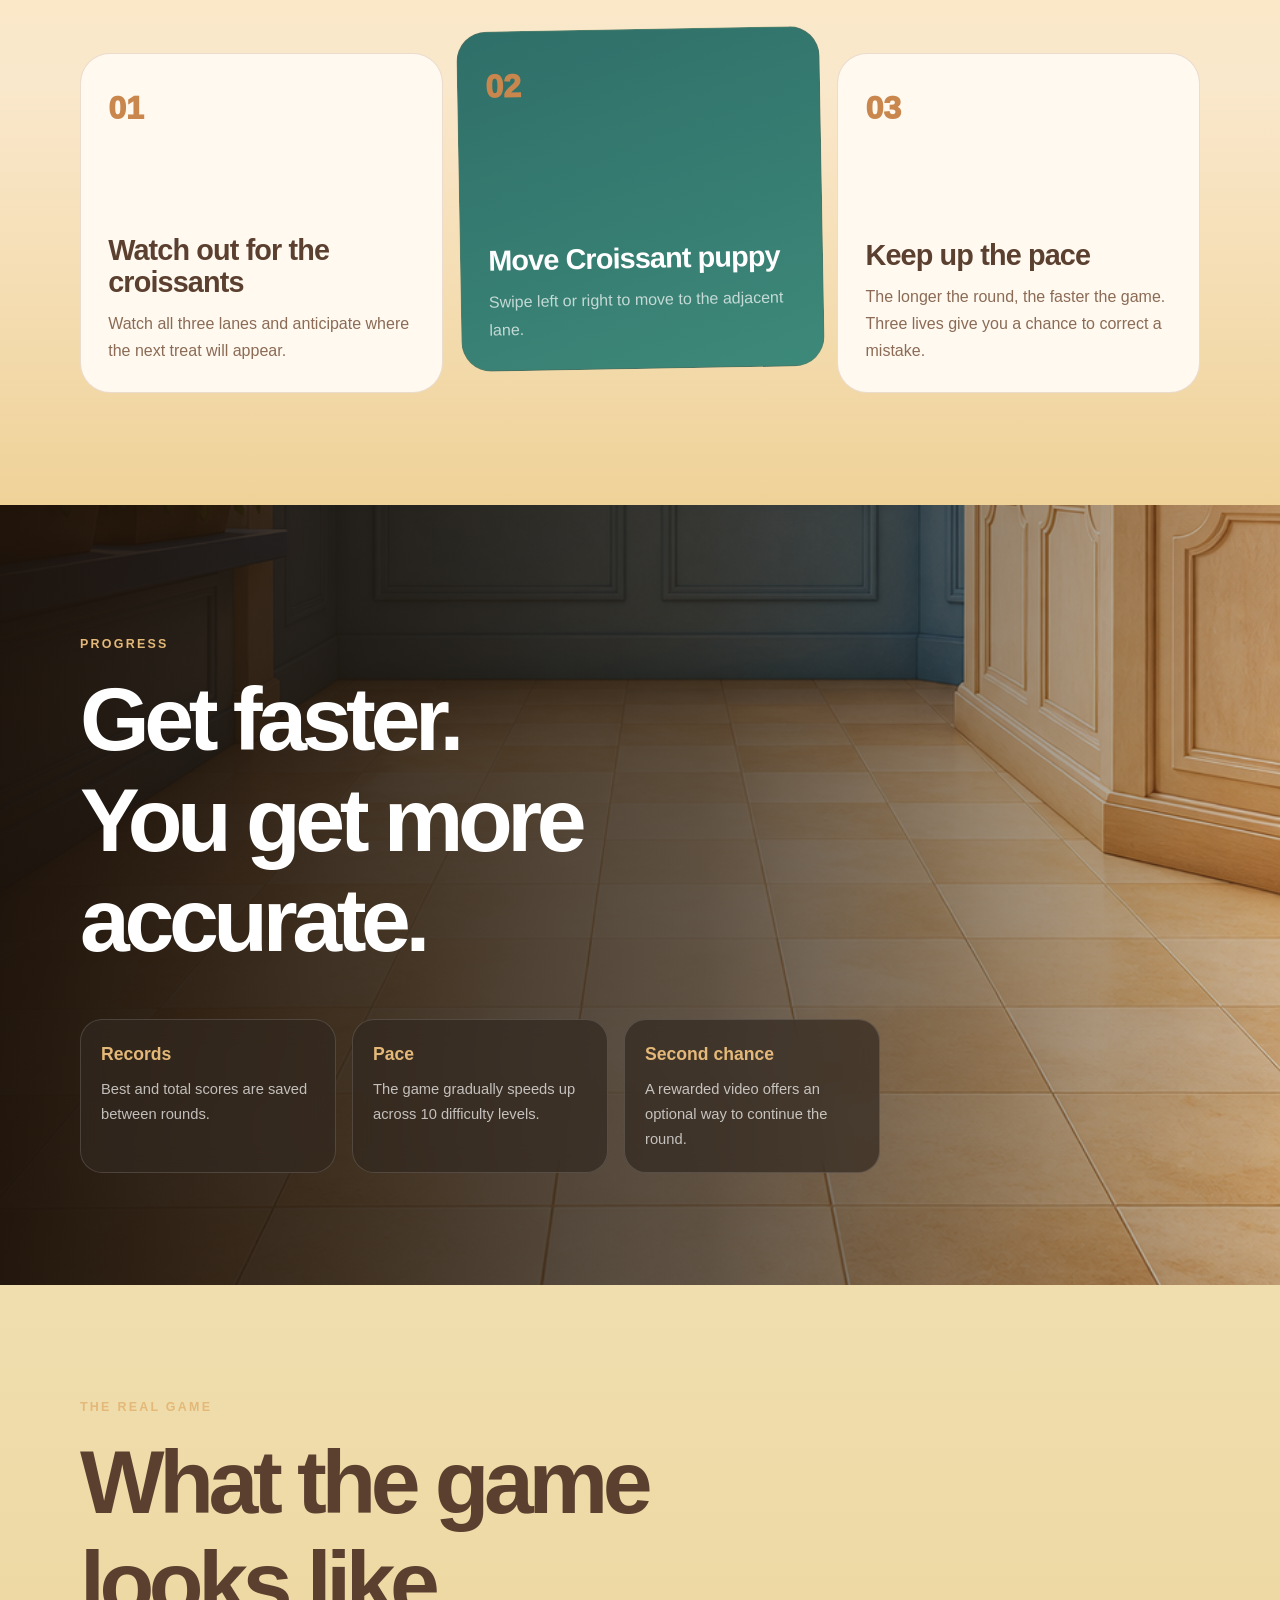
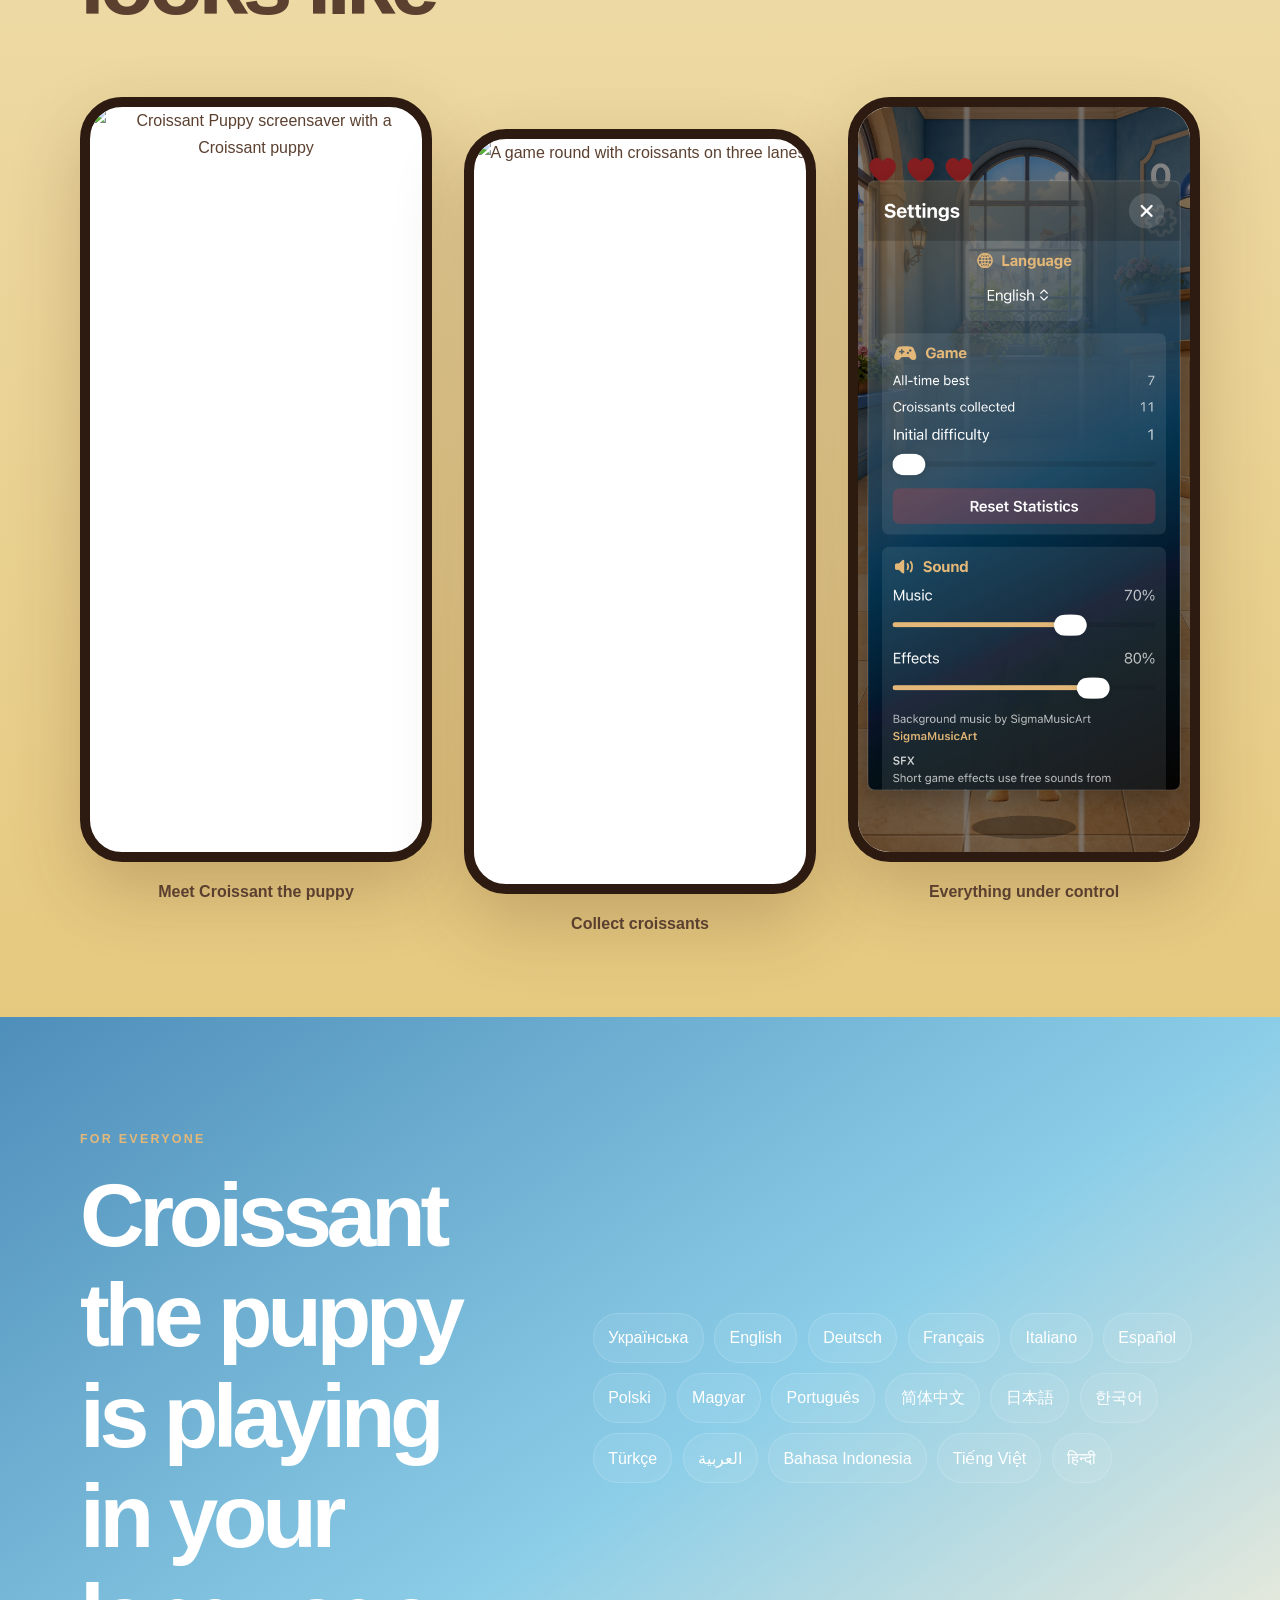
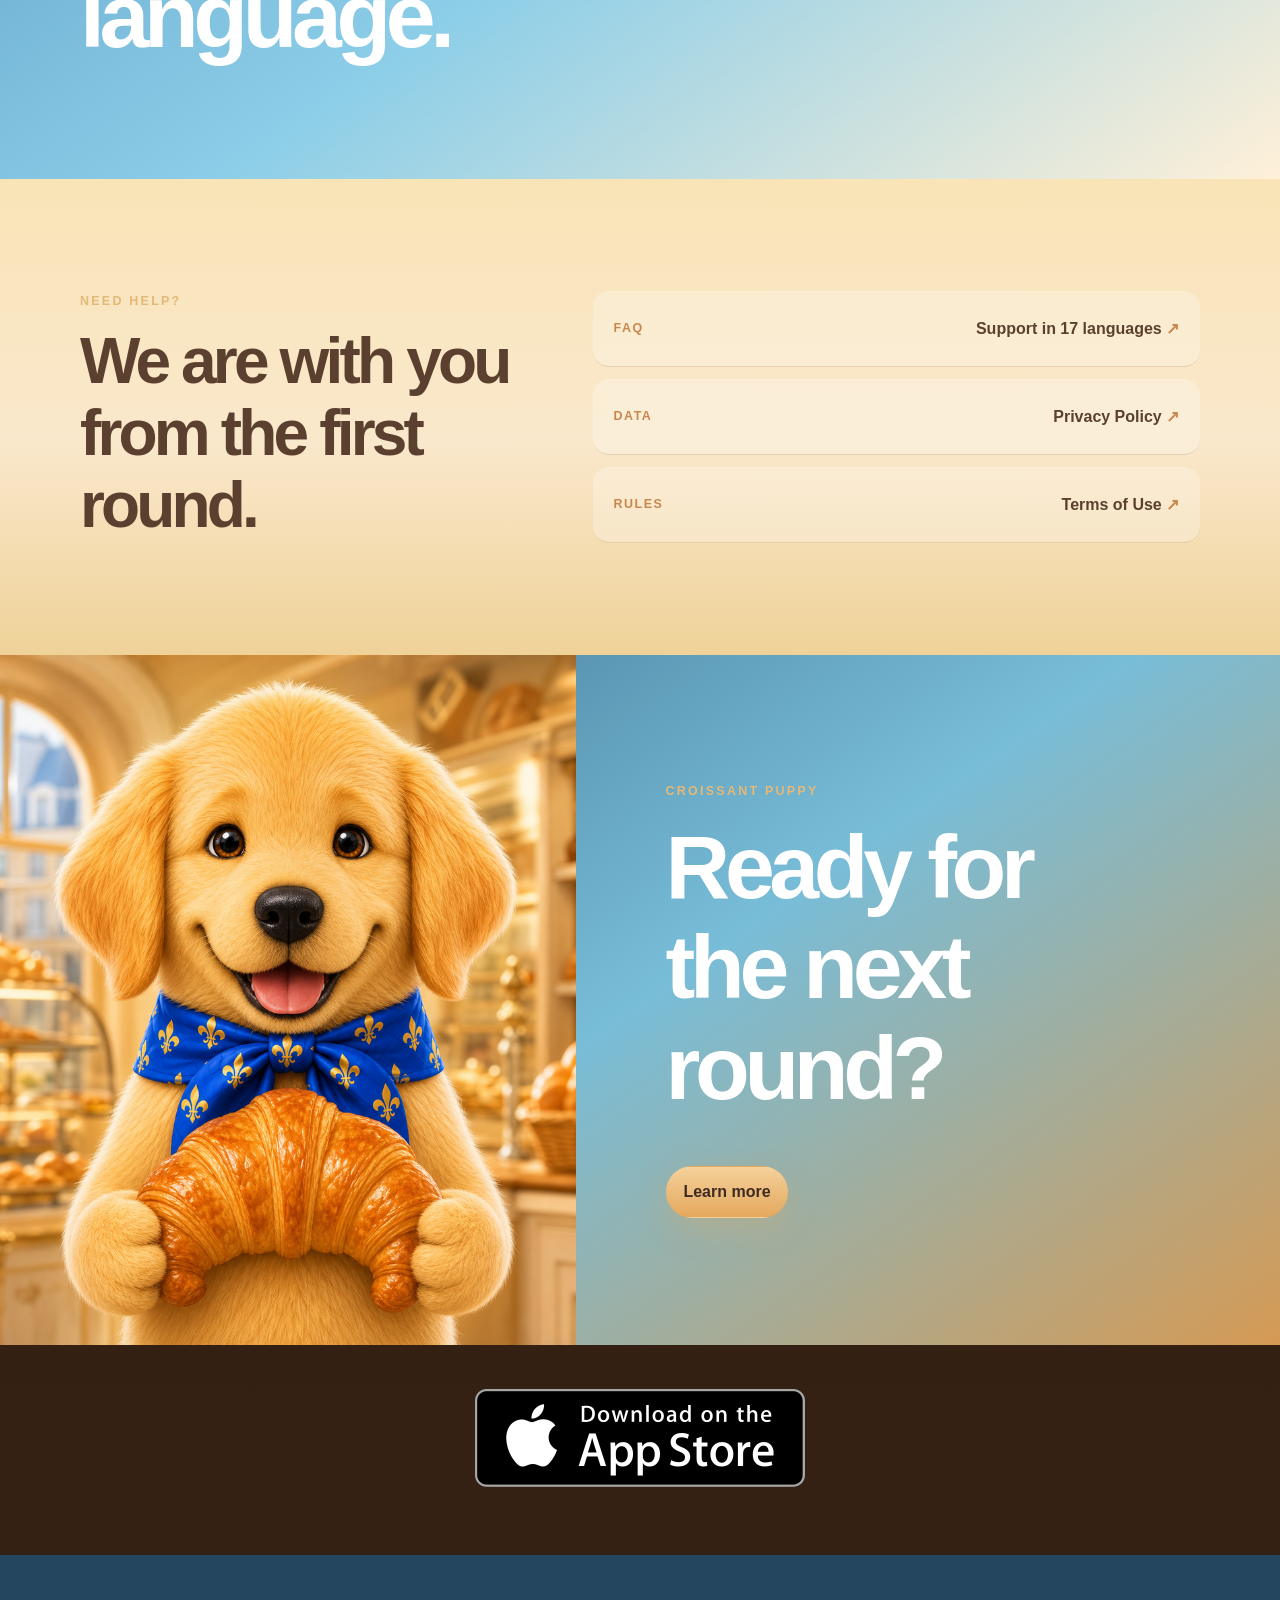
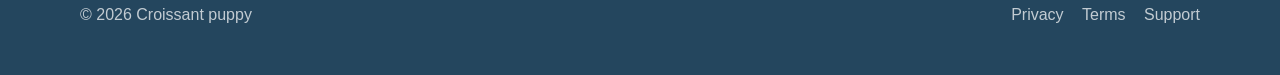
==== commit 0667d776: "Refresh site product copy" ====
--- a/index.html
+++ b/index.html
@@ -4,9 +4,9 @@
   <meta charset="utf-8">
   <meta name="viewport" content="width=device-width, initial-scale=1">
   <meta name="theme-color" content="#071621">
-  <meta name="description" content="Цуценя Круасан — аркадна гра для iPhone, де цуценя Круасан збирає круасани на трьох доріжках.">
+  <meta name="description" content="Цуценя Круасан — аркадна гра для iPhone, де цуценя Круасан збирає круасани в ранковій пекарській гонці.">
   <meta property="og:title" content="Цуценя Круасан — мобільна аркада">
-  <meta property="og:description" content="Три доріжки. Хрумкі круасани. Одне дуже спритне Цуценя Круасан.">
+  <meta property="og:description" content="Три доріжки. Хрумкі круасани. Спритне Цуценя Круасан.">
   <meta property="og:image" content="images/cocoCroissantIcon.png">
   <title>Цуценя Круасан — мобільна аркада</title>
   <link rel="icon" type="image/png" href="images/cocoCroissantIcon.png">
@@ -37,8 +37,8 @@
       <div class="shell game-hero-grid">
         <div class="hero-copy">
           <p class="game-kicker">Аркада для iPhone · iOS 15+</p>
-          <h1>Три доріжки.<br><em>Лови круасани.</em></h1>
-          <p class="hero-summary">Допоможіть цуценяті Круасану збирати круасани, тримати темп і ставити нові рекорди. Просто почати. Неможливо вчасно зупинитися.</p>
+          <h1>Пекарський ранок.<br><em>Лови круасани.</em></h1>
+          <p class="hero-summary">Проведіть цуценя Круасана крізь ранкову пекарську гонку, збирайте круасани й тримайте темп, поки раунд прискорюється.</p>
           <div class="hero-actions">
             <a class="button primary" href="#game">Дивитися, як грати</a>
             <a class="button ghost" href="support.html">Підтримка</a>
